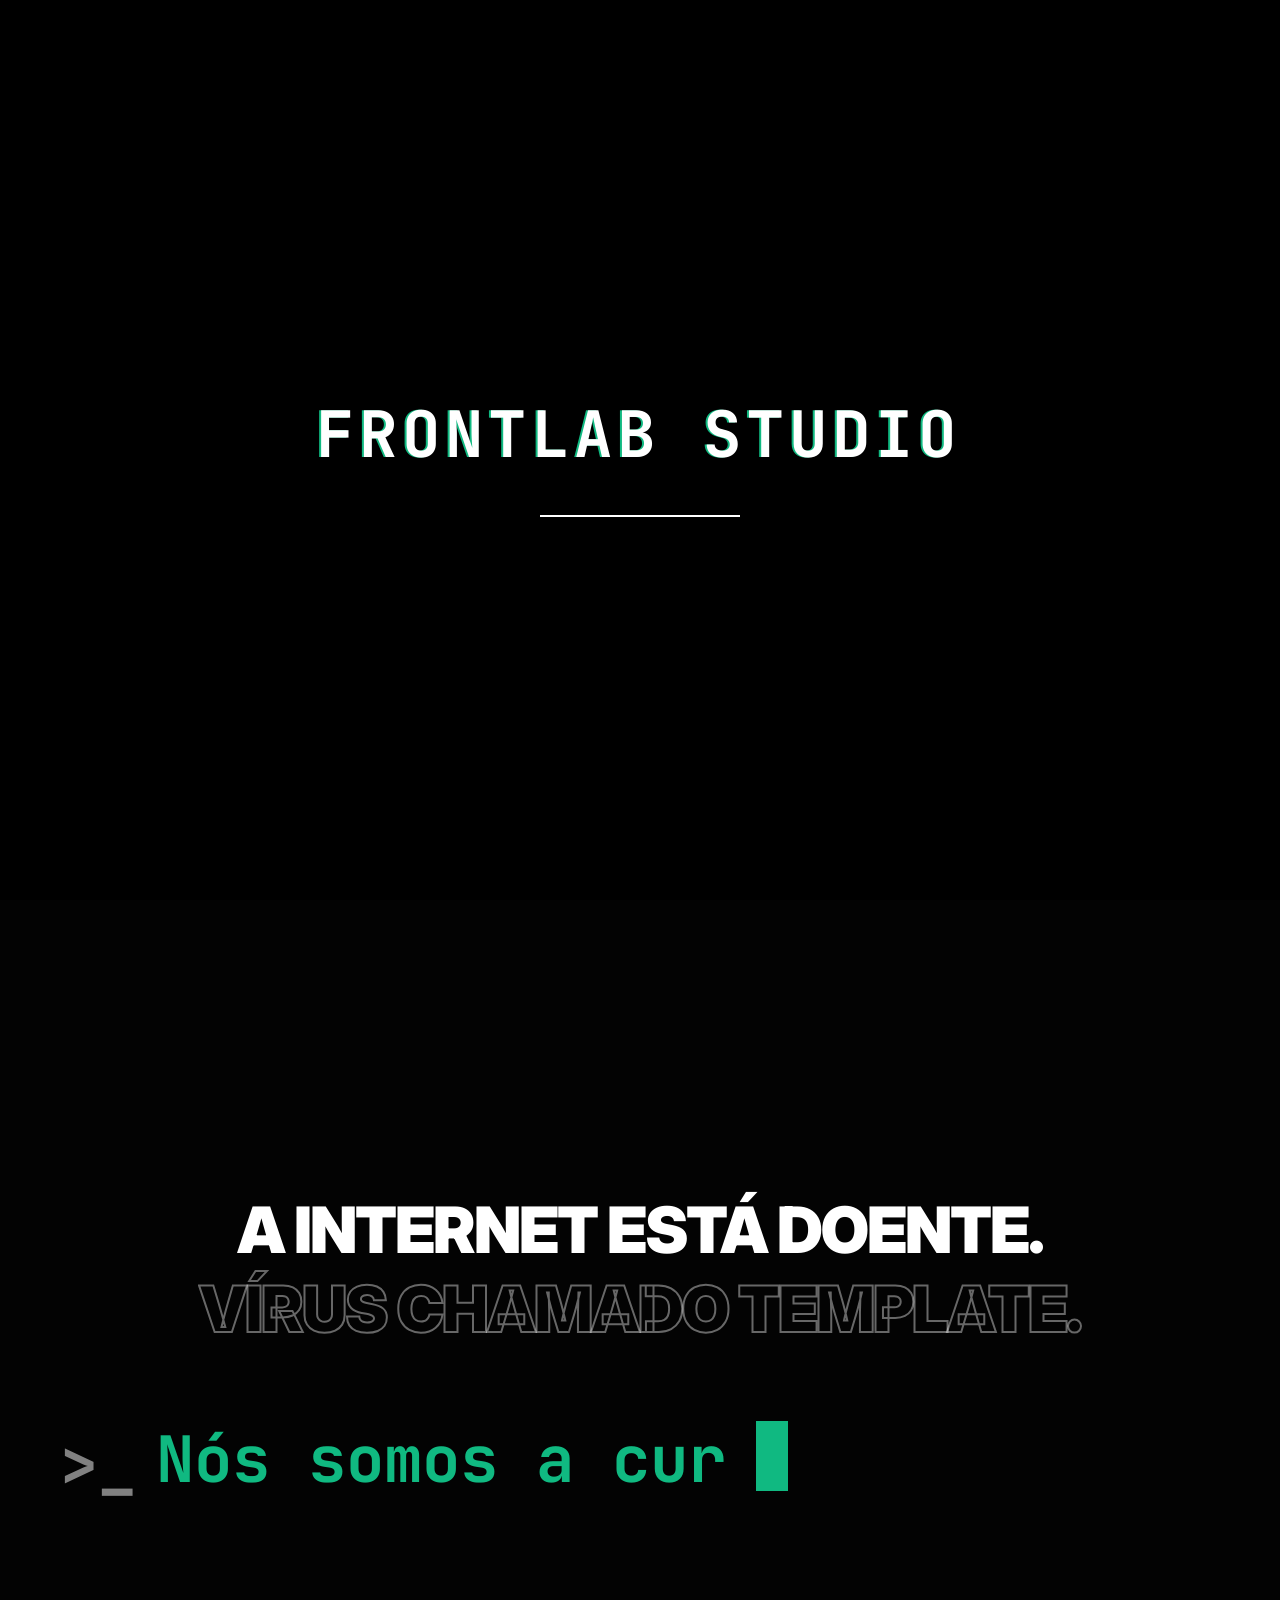
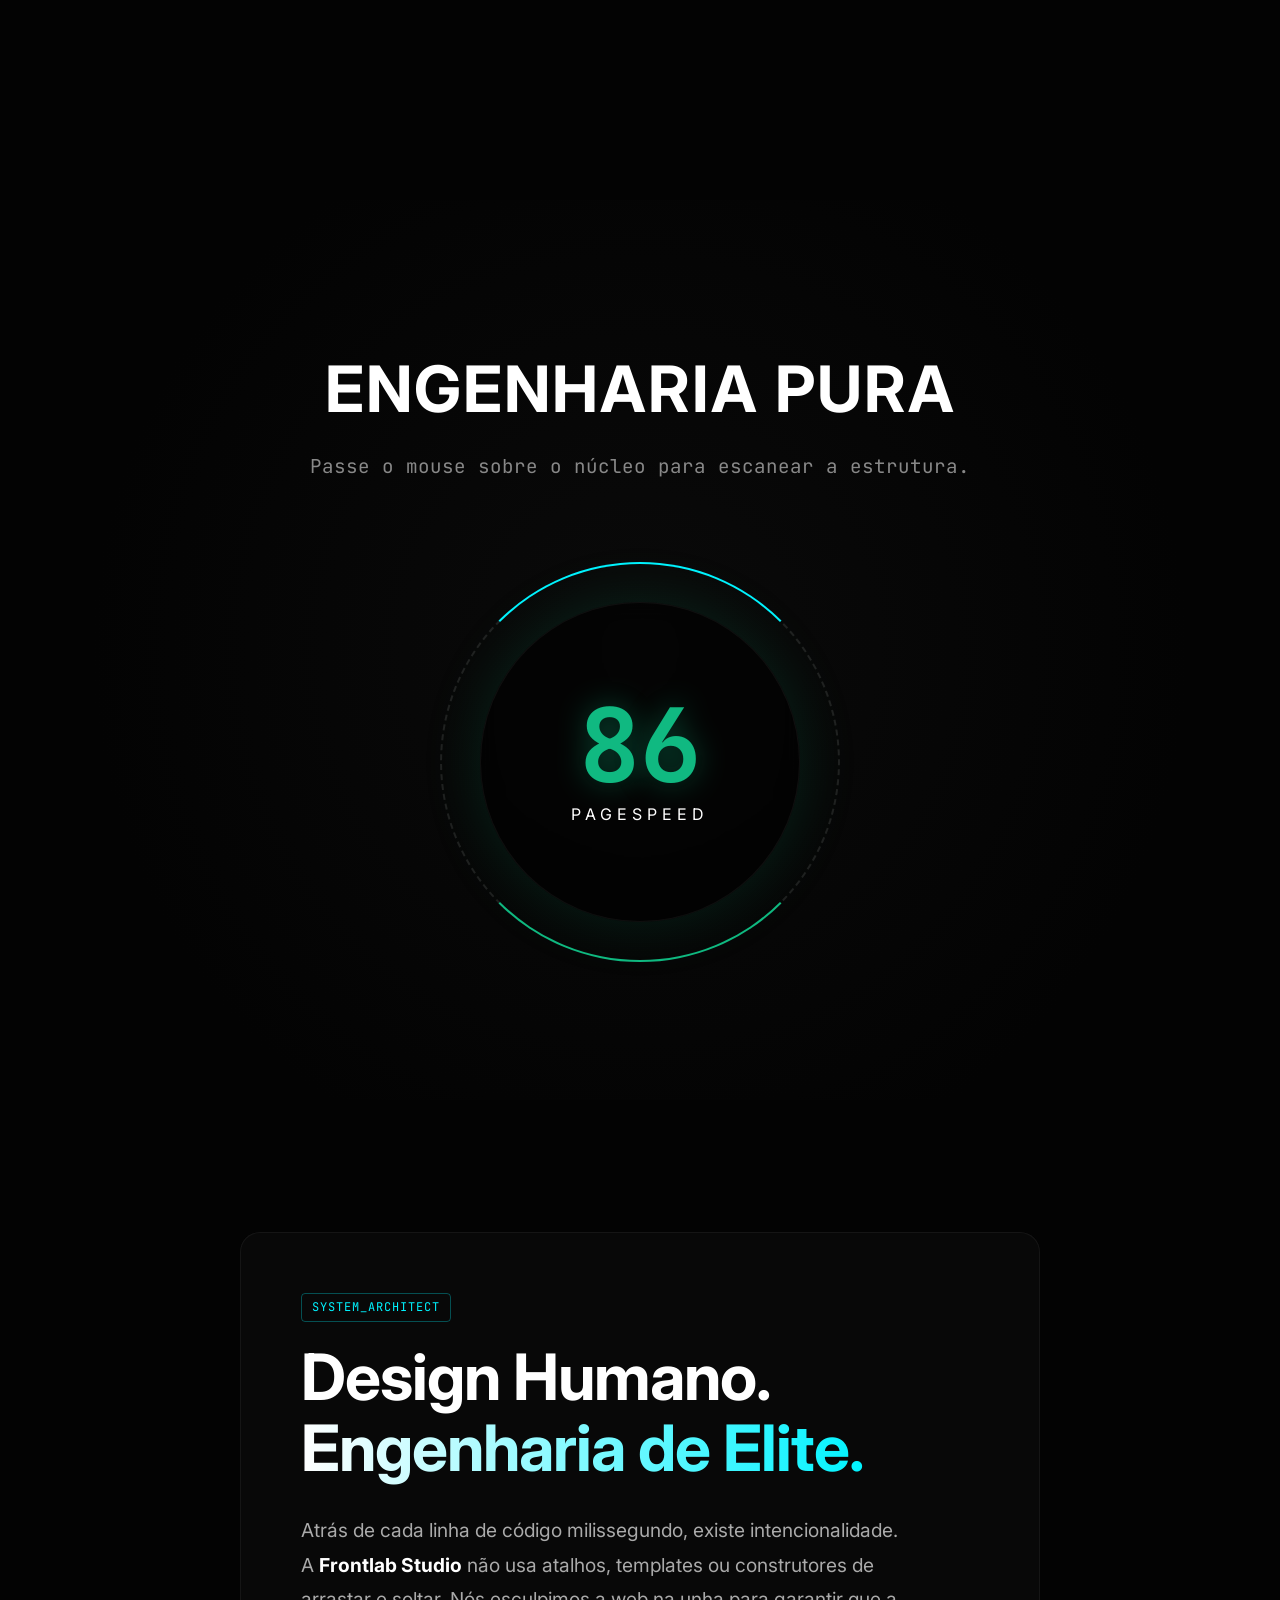
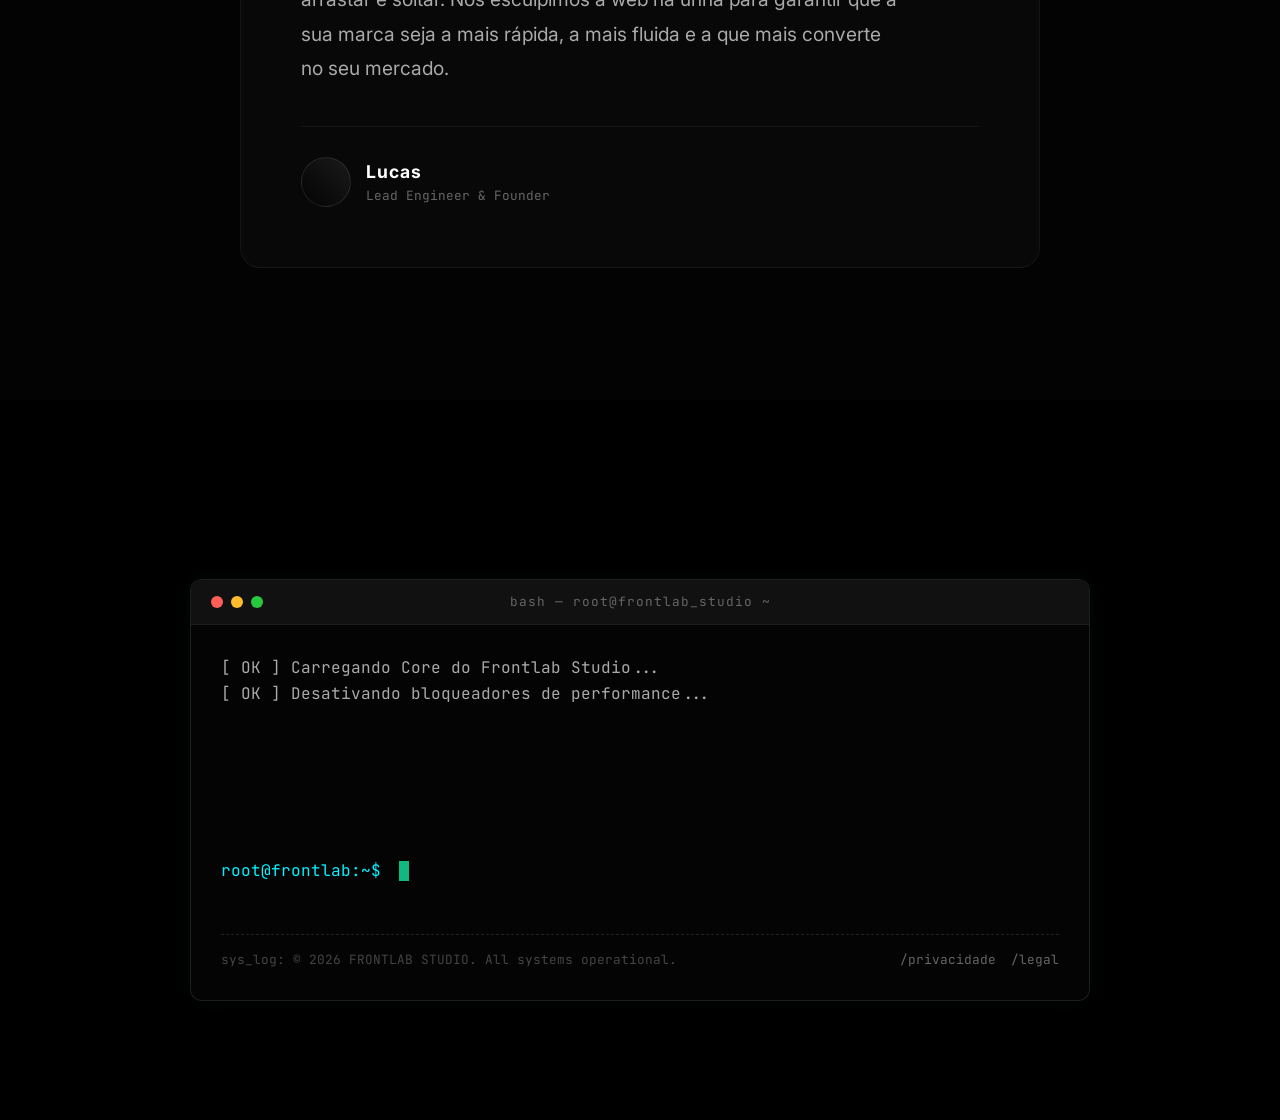
==== index.html @ 8ed3019e "up" ====
<!DOCTYPE html>
<html lang="pt-br">

<head>
    <meta charset="UTF-8">
    <meta name="viewport" content="width=device-width, initial-scale=1.0">
    <title>FRONTLAB STUDIO | O Futuro do Front-End</title>
    <link rel="stylesheet" href="assets/style/style.css">
    <link href="https://fonts.googleapis.com/css2?family=Inter:wght@400;800&family=JetBrains+Mono:wght@700&display=swap"
        rel="stylesheet">
    <link rel="shortcut icon" href="assets/svg/icon-site.png" type="image/x-png">
</head>

<body>

    <div id="ai-intro" class="intro-container">
        <h1 class="glitch-text" data-text="FRONTLAB STUDIO">FRONTLAB STUDIO</h1>
        <div class="progress-bar">
            <div class="progress-fill"></div>
        </div>
    </div>

    <canvas id="tech-bg"></canvas>

    <main id="hub-main" class="hub-hidden">
        <div class="split-container">

            <a href="parcerias/parceria.html" class="portal b2b-portal" target="_self">
                <div class="portal-content">
                    <span class="badge tech-badge">PARA AGÊNCIAS & DESIGNERS</span>
                    <h2>Braço Técnico B2B</h2>
                    <p>Escale suas entregas com código puro. Foque no design, nós construímos a máquina.</p>
                    <div class="btn-ghost">Acessar Ecossistema <span class="arrow">→</span></div>
                </div>
                <div class="overlay-glow glow-blue"></div>
            </a>

            <a href="empresas/empresas.html" class="portal b2c-portal" target="_self">
                <div class="portal-content">
                    <span class="badge biz-badge">PARA EMPRESAS</span>
                    <h2>Acelerador de Vendas</h2>
                    <p>Estruturas web ultrarrápidas projetadas para dominar o tráfego pago e converter extremos.</p>
                    <div class="btn-ghost">Ver Soluções <span class="arrow">→</span></div>
                </div>
                <div class="overlay-glow glow-green"></div>
            </a>

        </div>
    </main>
    <section id="manifesto" class="manifesto-section">
        <div class="kinetic-container">
            <div class="k-line k-left">
                <h2 class="k-text">A INTERNET ESTÁ DOENTE.</h2>
            </div>
            <div class="k-line k-right">
                <h2 class="k-text outline-text">VÍRUS CHAMADO TEMPLATE.</h2>
            </div>
        </div>

        <div class="manifesto-core">
            <div class="terminal-box">
                <span class="prompt-icon">>_</span>
                <p id="typewriter-manifesto"></p><span class="cursor-blink"></span>
            </div>
        </div>
    </section>
    <section id="maquinas" class="machine-section">
        <div class="machine-header">
            <h2>Engenharia Pura</h2>
            <p>Passe o mouse sobre o núcleo para escanear a estrutura.</p>
        </div>

        <div class="core-container">
            <div class="speed-hologram">

                <div class="score-circle">
                    <div class="score-value" id="speed-counter">0</div>
                    <div class="score-label">PAGESPEED</div>
                </div>

                <div class="xray-code">
                    <pre><code>
&lt;!-- NÚCLEO FRONTLAB --&gt;
{
  "DOM_Load": "0.1s",
  "Bloatware": false,
  "WordPress": false,
  "Elementor": false,
  "Tech": "Pure Logic"
}
                    </code></pre>
                </div>

            </div>
        </div>
    </section>
    <section id="arquiteto" class="architect-section">
        <div class="architect-container">

            <div class="tilt-card" id="tilt-card">
                <div class="spotlight-overlay"></div>

                <div class="card-content">
                    <span class="tech-badge-small">SYSTEM_ARCHITECT</span>
                    <h2 class="architect-title">Design Humano.<br><span class="highlight-blue">Engenharia de
                            Elite.</span></h2>

                    <p class="architect-bio">
                        Atrás de cada linha de código milissegundo, existe intencionalidade.
                        A <strong>Frontlab Studio</strong> não usa atalhos, templates ou construtores de arrastar e
                        soltar.
                        Nós esculpimos a web na unha para garantir que a sua marca seja a mais rápida, a mais fluida e a
                        que mais converte no seu mercado.
                    </p>

                    <div class="founder-signature">
                        <div class="avatar-placeholder">
                            <i class="fa-solid fa-user-astronaut"></i>
                        </div>
                        <div class="signature-info">
                            <strong>Lucas</strong>
                            <span>Lead Engineer & Founder</span>
                        </div>
                    </div>
                </div>
            </div>
        </div>
    </section>
    <footer id="terminal-footer" class="terminal-section">
        <div class="terminal-window">

            <div class="terminal-header">
                <div class="term-buttons">
                    <span class="term-btn close"></span>
                    <span class="term-btn minimize"></span>
                    <span class="term-btn expand"></span>
                </div>
                <div class="term-title">bash — root@frontlab_studio ~</div>
            </div>

            <div class="terminal-body" id="term-body">

                <div id="boot-sequence" class="boot-sequence"></div>

                <div id="terminal-commands" class="terminal-commands hidden-cmd">
                    <p class="sys-msg">[ STATUS ] : Conexão estabelecida. Aguardando input do usuário...</p>

                    <a href="https://wa.me/554384137743?text=Acessei%20o%20Hub%20da%20Frontlab%20e%20quero%20iniciar%20um%20projeto."
                        target="_blank" rel="external nofollow noopener noreferrer" class="cmd-link">
                        <span class="prompt">root@frontlab:~$</span>
                        <span class="cmd-exec">./iniciar_projeto.sh</span>
                        <span class="cmd-desc"># Iniciar protocolo via WhatsApp</span>
                    </a>

                    <a href="https://www.instagram.com/frontlab.studio" target="_blank"
                        rel="external nofollow noopener noreferrer" class="cmd-link">
                        <span class="prompt">root@frontlab:~$</span>
                        <span class="cmd-exec">ping instagram.com -t</span>
                        <span class="cmd-desc"># Acessar rede de transmissão</span>
                    </a>
                </div>

                <div class="sys-input-line">
                    <span class="prompt">root@frontlab:~$</span> <span class="term-cursor"></span>
                </div>

                <div class="copyright-log">
                    <span class="sys-log-text">sys_log: © 2026 FRONTLAB STUDIO. All systems operational.</span>
                    <div class="legal-nav">
                        <a href="legal/privacidade.html">/privacidade</a>
                        <a href="legal/legal.html">/legal</a>
                    </div>
                </div>
            </div>
        </div>
    </footer>

    <script src="assets/script/script.js"></script> 
</body>

</html>
---- assets/style/style.css ----
@charset "UTF-8";

:root {
    --bg-color: #030303;
    --text-color: #ffffff;
    --primary-b2b: #00f3ff;
    --primary-b2c: #10B981;
    --glass: rgba(255, 255, 255, 0.03);
    --fonte-padrao: 'Inter', sans-serif;
    --fonte-tech: 'JetBrains Mono', monospace;
}

*,
*::before,
*::after {
    margin: 0;
    padding: 0;
    box-sizing: border-box;
}

html {
    scroll-behavior: smooth;
    overflow-x: hidden;
    text-rendering: optimizeLegibility;
    touch-action: manipulation;
}

body {
    min-height: 100dvh;
    width: 100vw;
    max-width: 100%;
    overflow-x: hidden;
    background-color: var(--bg-color);
    color: var(--text-color);
    font-family: var(--fonte-padrao);
    line-height: 1.6;
    position: relative;
    -webkit-font-smoothing: antialiased;
}

h1,
h2,
h3,
h4,
h5,
h6 {
    text-wrap: balance;
}

img,
picture,
svg,
video {
    max-width: 100%;
    display: block;
    height: auto;
}

a {
    text-decoration: none;
    color: inherit;
    transition: 0.3s ease;
}

button {
    cursor: pointer;
    border: none;
    background: none;
    font-family: inherit;
}

@media (prefers-reduced-motion: reduce) {

    *,
    *::before,
    *::after {
        animation-duration: 0.01ms !important;
        animation-iteration-count: 1 !important;
        transition-duration: 0.01ms !important;
        scroll-behavior: auto !important;
    }
}

/* --- INTRO ANIMATION --- */
.intro-container {
    position: fixed;
    top: 0;
    left: 0;
    width: 100%;
    height: 100%;
    background: #000;
    display: flex;
    flex-direction: column;
    justify-content: center;
    align-items: center;
    z-index: 9999;
    transition: opacity 1s cubic-bezier(0.77, 0, 0.175, 1);
}

.glitch-text {
    font-family: var(--fonte-tech);
    font-size: clamp(2rem, 5vw, 5rem);
    position: relative;
    color: white;
    letter-spacing: 5px;
}

.glitch-text::before,
.glitch-text::after {
    content: attr(data-text);
    position: absolute;
    top: 0;
    left: 0;
    width: 100%;
    height: 100%;
    background: #000;
}

.glitch-text::before {
    left: 2px;
    text-shadow: -2px 0 var(--primary-b2b);
    animation: glitch-anim-1 2s infinite linear alternate-reverse;
}

.glitch-text::after {
    left: -2px;
    text-shadow: -2px 0 var(--primary-b2c);
    animation: glitch-anim-2 3s infinite linear alternate-reverse;
}

.progress-bar {
    width: 200px;
    height: 2px;
    background: rgba(255, 255, 255, 0.1);
    margin-top: 30px;
    overflow: hidden;
}

.progress-fill {
    width: 0%;
    height: 100%;
    background: #fff;
    animation: load 2s cubic-bezier(0.77, 0, 0.175, 1) forwards;
}

@keyframes load {
    100% {
        width: 100%;
    }
}

@keyframes glitch-anim-1 {
    0% {
        clip-path: inset(20% 0 80% 0);
    }

    20% {
        clip-path: inset(60% 0 10% 0);
    }

    40% {
        clip-path: inset(40% 0 50% 0);
    }

    60% {
        clip-path: inset(80% 0 5% 0);
    }

    80% {
        clip-path: inset(10% 0 70% 0);
    }

    100% {
        clip-path: inset(30% 0 20% 0);
    }
}

@keyframes glitch-anim-2 {
    0% {
        clip-path: inset(10% 0 60% 0);
    }

    20% {
        clip-path: inset(30% 0 20% 0);
    }

    40% {
        clip-path: inset(70% 0 10% 0);
    }

    60% {
        clip-path: inset(20% 0 50% 0);
    }

    80% {
        clip-path: inset(90% 0 5% 0);
    }

    100% {
        clip-path: inset(50% 0 30% 0);
    }
}

/* --- THE HUB (DESKTOP) --- */
#tech-bg {
    position: fixed;
    top: 0;
    left: 0;
    width: 100%;
    height: 100%;
    z-index: -1;
}

.hub-hidden {
    opacity: 0;
    transform: scale(1.05);
}

#hub-main {
    width: 100%;
    height: 100vh;
    height: 100dvh;
    transition: all 1.5s cubic-bezier(0.19, 1, 0.22, 1);
}

.split-container {
    display: flex;
    width: 100%;
    height: 100%;
}

.portal {
    flex: 1;
    position: relative;
    display: flex;
    align-items: center;
    justify-content: center;
    text-decoration: none;
    color: white;
    overflow: hidden;
    transition: flex 0.8s cubic-bezier(0.25, 1, 0.5, 1);
    border-right: 1px solid rgba(255, 255, 255, 0.05);
}

.portal:last-child {
    border: none;
}

.portal-content {
    position: relative;
    z-index: 2;
    max-width: 400px;
    padding: clamp(20px, 5vw, 40px);
    /* Padding fluido */
    text-align: left;
    transform: translateY(20px);
    opacity: 0.8;
    transition: all 0.5s ease;
}

.portal:hover {
    flex: 1.5;
}

.portal:hover .portal-content {
    transform: translateY(0);
    opacity: 1;
}

.badge {
    font-family: var(--fonte-tech);
    font-size: 0.7rem;
    padding: 5px 12px;
    border-radius: 50px;
    letter-spacing: 2px;
    display: inline-block;
    margin-bottom: 20px;
}

.tech-badge {
    border: 1px solid var(--primary-b2b);
    color: var(--primary-b2b);
}

.biz-badge {
    border: 1px solid var(--primary-b2c);
    color: var(--primary-b2c);
}

.portal h2 {
    font-size: 3rem;
    margin-bottom: 15px;
    line-height: 1.1;
}

.portal p {
    font-size: 1.1rem;
    color: #888;
    margin-bottom: 30px;
}

.btn-ghost {
    font-family: var(--fonte-tech);
    font-size: 0.9rem;
    text-transform: uppercase;
    display: inline-flex;
    align-items: center;
    gap: 10px;
}

.btn-ghost .arrow {
    transition: transform 0.3s ease;
}

.portal:hover .btn-ghost .arrow {
    transform: translateX(10px);
}

.overlay-glow {
    position: absolute;
    top: 0;
    left: 0;
    width: 100%;
    height: 100%;
    opacity: 0;
    transition: opacity 0.8s ease;
    z-index: 1;
}

.glow-blue {
    background: radial-gradient(circle at center, rgba(0, 243, 255, 0.1) 0%, transparent 70%);
}

.glow-green {
    background: radial-gradient(circle at center, rgba(16, 185, 129, 0.1) 0%, transparent 70%);
}

.portal:hover .overlay-glow {
    opacity: 1;
}

/* --- TRANSIÇÕES DE ROTA (Efeito Espelho) --- */
.transition-overlay {
    position: fixed;
    top: 0;
    left: 0;
    width: 100vw;
    height: 100vh;
    height: 100dvh;
    pointer-events: none;
    z-index: 99999;
    overflow: hidden;
}

.neural-slice {
    position: absolute;
    width: 130%;
    height: 10vh;
    will-change: transform, left, right;
}

.slice-left {
    left: -150%;
    transform: skewX(-45deg);
    background: var(--primary-b2b);
    box-shadow: 0 0 20px var(--primary-b2b);
    transition: left 0.8s cubic-bezier(0.8, 0, 0.2, 1);
}

.slice-right {
    right: -150%;
    transform: skewX(45deg);
    background: var(--primary-b2c);
    box-shadow: 0 0 20px var(--primary-b2c);
    transition: right 0.8s cubic-bezier(0.8, 0, 0.2, 1);
}


/* =====================================================================
   VACINA MOBILE - HUB & INTRO
====================================================================== */

/* 1. Tablet & Notebook */
@media (width <=1024px) {
    .split-container {
        flex-direction: column;
    }

    .portal {
        border-right: none;
        border-bottom: 1px solid rgba(255, 255, 255, 0.05);
    }

    /* DESATIVA A EXPANSÃO NO TOUCH: O "hover" no touch causa vazamento e buga a tela */
    .portal:hover {
        flex: 1;
    }

    .portal h2 {
        font-size: clamp(2rem, 5vw, 2.5rem);
    }
}

/* 2. Mobile Padrão */
@media (width <=768px) {
    .intro-container {
        padding: 0 20px;
        text-align: center;
    }

    .glitch-text {
        font-size: 2.2rem;
        white-space: normal;
        line-height: 1.2;
    }

    /* Trava o conteúdo para não precisar de "hover" e alinha no centro */
    .portal-content {
        text-align: center;
        transform: none;
        opacity: 1;
        display: flex;
        flex-direction: column;
        align-items: center;
    }

    .portal p {
        font-size: 1rem;
        margin-bottom: 25px;
    }

    /* Remove brilhos pesados no celular para focar em performance */
    .overlay-glow {
        display: none;
    }
}

/* 3. Mobile Pequeno (Onde ocorria o zoom de segurança do navegador) */
@media (width <=360px) {
    .portal-content {
        padding: 15px;
        /* Reduz o padding para evitar estouro da grid de 280px */
    }

    .portal h2 {
        font-size: 1.8rem;
    }
}

/* --- SEÇÃO 2: MANIFESTO (DESKTOP) --- */
.manifesto-section {
    position: relative;
    width: 100%;
    min-height: 100vh;
    background-color: var(--bg-color);
    display: flex;
    flex-direction: column;
    justify-content: center;
    overflow: hidden;
    padding: 100px 0;
    z-index: 10;
}

.kinetic-container {
    width: 100vw;
    max-width: 100%;
    display: flex;
    flex-direction: column;
    gap: 15px;
    margin-bottom: 80px;
}

.k-line {
    width: 100%;
    display: flex;
    justify-content: center;
    white-space: nowrap;
}

.k-text {
    font-size: clamp(2rem, 5vw, 7rem);
    font-weight: 900;
    text-transform: uppercase;
    line-height: 1;
    color: var(--text-color);
    letter-spacing: -2px;
    will-change: transform;
}

.outline-text {
    color: transparent;
    -webkit-text-stroke: 2px rgba(255, 255, 255, 0.4);
}

.manifesto-core {
    max-width: 1200px;
    margin: 0 auto;
    padding: 0 20px;
    width: 100%;
}

.terminal-box {
    display: flex;
    align-items: flex-start;
    gap: 20px;
    font-family: var(--fonte-tech);
    font-size: clamp(2rem, 5vw, 4.5rem);
    color: #10B981;
    line-height: 1.2;
    font-weight: 700;
}

.prompt-icon {
    color: #fff;
    opacity: 0.5;
    margin-top: 5px;
}

.cursor-blink {
    display: inline-block;
    width: 0.5em;
    height: 1.1em;
    background-color: #10B981;
    vertical-align: middle;
    margin-left: 10px;
    animation: blink 1s step-end infinite;
}

@keyframes blink {

    0%,
    100% {
        opacity: 1;
    }

    50% {
        opacity: 0;
    }
}

/* =====================================================================
   VACINA MOBILE - MANIFESTO
====================================================================== */

/* 1. Tablet & Notebook */
@media (width <=1024px) {
    .manifesto-section {
        padding: 80px 0;
    }
}

/* 2. Mobile Padrão */
@media (width <=768px) {
    .kinetic-container {
        gap: 5px;
        margin-bottom: 40px;
    }

    .k-line {
        white-space: normal;
        /* Libera a quebra de linha para não vazar a tela */
    }

    .k-text {
        font-size: clamp(2rem, 8vw, 3rem);
        white-space: normal;
        text-align: center;
        letter-spacing: 0;
        transform: none !important;
        /* Desativa a translação via JS que causava scroll horizontal */
    }

    .terminal-box {
        font-size: clamp(1.5rem, 6vw, 2.5rem);
        align-items: center;
        text-align: center;
        flex-direction: column;
        /* Empilha o texto */
        gap: 10px;
    }

    .prompt-icon {
        display: none;
        /* Oculta no mobile para maximizar a área de leitura */
    }
}

/* 3. Mobile Pequeno */
@media (width <=360px) {
    .k-text {
        font-size: 1.8rem;
    }

    .terminal-box {
        font-size: 1.3rem;
    }
}

/* --- SEÇÃO 3: SALA DAS MÁQUINAS (DESKTOP) --- */
.machine-section {
    min-height: 100vh;
    display: flex;
    flex-direction: column;
    align-items: center;
    justify-content: center;
    padding: 100px 20px;
    position: relative;
    z-index: 10;
    background: radial-gradient(circle at center, #0a0a0a 0%, var(--bg-color) 70%);
}

.machine-header {
    text-align: center;
    margin-bottom: 80px;
}

.machine-header h2 {
    font-size: clamp(2rem, 5vw, 4rem);
    color: #fff;
    margin-bottom: 10px;
    text-transform: uppercase;
    letter-spacing: 2px;
}

.machine-header p {
    color: #888;
    font-family: var(--fonte-tech);
    font-size: clamp(0.9rem, 2vw, 1.2rem);
}

.core-container {
    position: relative;
    width: clamp(280px, 40vw, 400px);
    height: clamp(280px, 40vw, 400px);
    display: flex;
    align-items: center;
    justify-content: center;
    border-radius: 50%;
    cursor: crosshair;
    transition: transform 0.5s cubic-bezier(0.175, 0.885, 0.32, 1.275);
}

.core-container:hover {
    transform: scale(1.05);
}

.core-container::before {
    content: '';
    position: absolute;
    width: 100%;
    height: 100%;
    border-radius: 50%;
    border: 2px dashed rgba(255, 255, 255, 0.1);
    border-top: 2px solid var(--primary-b2b);
    border-bottom: 2px solid var(--primary-b2c);
    animation: spin-core 10s linear infinite;
    transition: all 0.5s ease;
}

.core-container:hover::before {
    border: 2px solid var(--primary-b2b);
    animation: spin-core 3s linear infinite;
}

.speed-hologram {
    position: relative;
    width: 80%;
    height: 80%;
    background: rgba(0, 0, 0, 0.6);
    border-radius: 50%;
    display: flex;
    align-items: center;
    justify-content: center;
    flex-direction: column;
    box-shadow: 0 0 60px rgba(16, 185, 129, 0.15);
    overflow: hidden;
    border: 1px solid rgba(255, 255, 255, 0.05);
    backdrop-filter: blur(10px);
    transition: all 0.5s ease;
}

.score-circle {
    text-align: center;
    transition: opacity 0.3s ease, transform 0.3s ease;
}

.score-value {
    font-family: var(--fonte-tech);
    font-size: clamp(4rem, 8vw, 7rem);
    font-weight: 700;
    color: #10B981;
    line-height: 1;
    text-shadow: 0 0 30px rgba(16, 185, 129, 0.4);
}

.score-label {
    font-size: 1rem;
    color: #fff;
    letter-spacing: 5px;
    margin-top: 5px;
}

.xray-code {
    position: absolute;
    top: 0;
    left: 0;
    width: 100%;
    height: 100%;
    background: rgba(0, 243, 255, 0.05);
    display: flex;
    align-items: center;
    justify-content: center;
    opacity: 0;
    transform: scale(1.2);
    transition: all 0.4s ease;
    font-family: var(--fonte-tech);
    color: var(--primary-b2b);
    font-size: clamp(0.7rem, 1.5vw, 1rem);
    text-align: left;
}

.core-container:hover .score-circle {
    opacity: 0;
    transform: scale(0.8);
}

.core-container:hover .xray-code {
    opacity: 1;
    transform: scale(1);
}

.core-container:hover .speed-hologram {
    box-shadow: 0 0 80px rgba(0, 243, 255, 0.3);
    border-color: rgba(0, 243, 255, 0.3);
}

.xray-code::after {
    content: '';
    position: absolute;
    top: -50%;
    left: 0;
    width: 100%;
    height: 20%;
    background: linear-gradient(to bottom, transparent, rgba(0, 243, 255, 0.6), transparent);
    animation: scanline 2.5s linear infinite;
    pointer-events: none;
}

@keyframes spin-core {
    100% {
        transform: rotate(360deg);
    }
}

@keyframes scanline {
    0% {
        top: -20%;
    }

    100% {
        top: 120%;
    }
}

/* =====================================================================
   VACINA MOBILE - MÁQUINAS
====================================================================== */

/* 1. Tablet & Notebook */
@media (width <=1024px) {
    .machine-header {
        margin-bottom: 60px;
    }
}

/* 2. Mobile Padrão */
@media (width <=768px) {
    .machine-section {
        padding: 60px 20px;
    }

    .core-container {
        width: 300px;
        /* Trava absoluta para evitar estouro */
        height: 300px;
    }

    .core-container:hover {
        transform: none;
        /* Previne o bug de inchaço ao tocar na tela */
    }

    .xray-code {
        padding: 20px;
    }

    .xray-code pre {
        white-space: pre-wrap;
        /* MÁGICA AQUI: Força a quebra de linha do código */
        word-wrap: break-word;
    }
}

/* 3. Mobile Pequeno */
@media (width <=360px) {
    .core-container {
        width: 260px;
        /* Redução drástica para caber em telas antigas sem gerar scroll */
        height: 260px;
    }

    .score-value {
        font-size: 3.5rem;
    }

    .xray-code {
        font-size: 0.65rem;
    }
}

/* --- SEÇÃO 4: O ARQUITETO (DESKTOP) --- */
.architect-section {
    min-height: 100vh;
    display: flex;
    align-items: center;
    justify-content: center;
    padding: 100px 20px;
    background-color: var(--bg-color);
    position: relative;
    z-index: 10;
}

.architect-container {
    perspective: 1000px;
    width: 100%;
    max-width: 800px;
}

.tilt-card {
    position: relative;
    background: rgba(10, 10, 10, 0.8);
    border: 1px solid rgba(255, 255, 255, 0.05);
    border-radius: 20px;
    padding: 60px;
    overflow: hidden;
    backdrop-filter: blur(20px);
    transition: transform 0.5s cubic-bezier(0.25, 1, 0.5, 1), box-shadow 0.5s ease;
    transform-style: preserve-3d;
}

.spotlight-overlay {
    position: absolute;
    top: 0;
    left: 0;
    right: 0;
    bottom: 0;
    pointer-events: none;
    z-index: 1;
    background: radial-gradient(800px circle at var(--mouse-x, 50%) var(--mouse-y, 50%),
            rgba(255, 255, 255, 0.06),
            transparent 40%);
    opacity: 0;
    transition: opacity 0.5s ease;
}

.tilt-card:hover .spotlight-overlay {
    opacity: 1;
}

.tilt-card:hover {
    box-shadow: 0 30px 60px rgba(0, 0, 0, 0.8), 0 0 40px rgba(0, 243, 255, 0.1);
    border-color: rgba(255, 255, 255, 0.1);
}

.card-content {
    position: relative;
    z-index: 2;
    transform: translateZ(30px);
}

.tech-badge-small {
    font-family: var(--fonte-tech);
    font-size: 0.75rem;
    color: var(--primary-b2b);
    border: 1px solid rgba(0, 243, 255, 0.3);
    padding: 4px 10px;
    border-radius: 4px;
    letter-spacing: 1px;
    margin-bottom: 20px;
    display: inline-block;
}

.architect-title {
    font-size: clamp(2.5rem, 5vw, 4rem);
    line-height: 1.1;
    margin-bottom: 30px;
    color: #fff;
    letter-spacing: -1px;
}

.highlight-blue {
    background: linear-gradient(90deg, #fff, var(--primary-b2b));
    -webkit-background-clip: text;
    -webkit-text-fill-color: transparent;
}

.architect-bio {
    font-size: clamp(1rem, 2vw, 1.2rem);
    color: #aaa;
    line-height: 1.8;
    margin-bottom: 40px;
    max-width: 600px;
}

.architect-bio strong {
    color: #fff;
}

.founder-signature {
    display: flex;
    align-items: center;
    gap: 15px;
    border-top: 1px solid rgba(255, 255, 255, 0.05);
    padding-top: 30px;
}

.avatar-placeholder {
    width: 50px;
    height: 50px;
    border-radius: 50%;
    background: linear-gradient(45deg, var(--bg-color), #1a1a1a);
    border: 1px solid rgba(255, 255, 255, 0.1);
    display: flex;
    align-items: center;
    justify-content: center;
    color: var(--primary-b2b);
    font-size: 1.2rem;
}

.signature-info {
    display: flex;
    flex-direction: column;
}

.signature-info strong {
    color: #fff;
    font-size: 1.1rem;
    letter-spacing: 1px;
}

.signature-info span {
    font-family: var(--fonte-tech);
    color: #666;
    font-size: 0.8rem;
}

/* =====================================================================
   VACINA MOBILE - O ARQUITETO
====================================================================== */

/* 1. Tablet & Notebook */
@media (width <=1024px) {
    .tilt-card {
        padding: 40px;
    }
}

/* 2. Mobile Padrão */
@media (width <=768px) {
    .architect-section {
        padding: 60px 20px;
    }

    .tilt-card {
        padding: 40px 20px;
        transform: none !important;
        /* MATA O 3D TILT NO MOBILE PARA EVITAR VAZAMENTO */
        transition: none;
        /* Remove a transição para evitar bugs de repaint no scroll */
    }

    .tilt-card:hover {
        box-shadow: none;
        /* Evita que o toque gere uma sombra gigante que estoure a tela */
        border-color: rgba(255, 255, 255, 0.05);
    }

    .card-content {
        transform: none !important;
        /* Tira o eixo Z do texto no celular */
        display: flex;
        flex-direction: column;
        align-items: center;
        text-align: center;
    }

    .architect-title {
        font-size: 2rem;
        text-align: center;
    }

    .architect-bio {
        font-size: 1rem;
        text-align: center;
        line-height: 1.6;
    }

    .founder-signature {
        flex-direction: column;
        text-align: center;
        gap: 10px;
        width: 100%;
    }
}

/* 3. Mobile Pequeno */
@media (width <=360px) {
    .architect-title {
        font-size: 1.8rem;
    }

    .tilt-card {
        padding: 30px 15px;
    }
}

/* --- SEÇÃO 5: O TERMINAL FINAL (FOOTER - DESKTOP) --- */
.terminal-section {
    min-height: 80vh;
    display: flex;
    align-items: center;
    justify-content: center;
    padding: 100px 20px 40px;
    background-color: #000;
    position: relative;
    z-index: 10;
}

.terminal-window {
    width: 100%;
    max-width: 900px;
    background: rgba(5, 5, 5, 0.9);
    border: 1px solid rgba(255, 255, 255, 0.1);
    border-radius: 12px;
    box-shadow: 0 20px 50px rgba(0, 0, 0, 0.8), 0 0 20px rgba(0, 243, 255, 0.05);
    overflow: hidden;
    backdrop-filter: blur(10px);
}

.terminal-header {
    background: #111;
    padding: 12px 20px;
    display: flex;
    align-items: center;
    border-bottom: 1px solid rgba(255, 255, 255, 0.05);
    position: relative;
}

.term-buttons {
    display: flex;
    gap: 8px;
    position: absolute;
}

.term-btn {
    width: 12px;
    height: 12px;
    border-radius: 50%;
}

.close {
    background: #ff5f56;
}

.minimize {
    background: #ffbd2e;
}

.expand {
    background: #27c93f;
}

.term-title {
    width: 100%;
    text-align: center;
    font-family: var(--fonte-tech);
    color: #666;
    font-size: 0.8rem;
    letter-spacing: 1px;
}

.terminal-body {
    padding: 30px;
    font-family: var(--fonte-tech);
    color: var(--primary-b2c);
    font-size: clamp(0.85rem, 2vw, 1rem);
    line-height: 1.6;
    min-height: 300px;
}

.boot-sequence {
    margin-bottom: 20px;
    color: #aaa;
}

.hidden-cmd {
    opacity: 0;
    pointer-events: none;
    transition: opacity 1s ease;
}

.show-cmd {
    opacity: 1;
    pointer-events: auto;
}

.sys-msg {
    color: #fff;
    margin-bottom: 20px;
}

.cmd-link {
    display: block;
    text-decoration: none;
    margin-bottom: 15px;
    transition: transform 0.2s ease;
}

.prompt {
    color: var(--primary-b2b);
    margin-right: 10px;
}

.cmd-exec {
    color: #fff;
    border-bottom: 1px solid transparent;
    transition: all 0.3s ease;
}

.cmd-desc {
    color: #666;
    margin-left: 15px;
    font-size: 0.9em;
}

.cmd-link:hover {
    transform: translateX(10px);
}

.cmd-link:hover .cmd-exec {
    color: var(--primary-b2c);
    border-bottom: 1px solid var(--primary-b2c);
    text-shadow: 0 0 10px rgba(16, 185, 129, 0.5);
}

.sys-input-line {
    margin-top: 20px;
    display: flex;
    align-items: center;
}

.term-cursor {
    display: inline-block;
    width: 10px;
    height: 1.2em;
    background-color: var(--primary-b2c);
    margin-left: 8px;
    animation: blink 1s step-end infinite;
}

.copyright-log {
    margin-top: 50px;
    color: #444;
    font-size: 0.8rem;
    border-top: 1px dashed #222;
    padding-top: 15px;
    display: flex;
    justify-content: space-between;
    align-items: center;
    flex-wrap: wrap;
    gap: 10px;
}

.legal-nav {
    display: flex;
    gap: 15px;
}

.legal-nav a {
    color: #666;
    text-decoration: none;
    transition: color 0.3s ease;
}

.legal-nav a:hover {
    color: var(--primary-b2c);
}

/* ======================================================== */
/* 📄 MÓDULO LEGAIS E PRIVACIDADE (DESKTOP)                 */
/* ======================================================== */
.legal-page-wrapper {
    min-height: 100vh;
    display: flex;
    align-items: center;
    justify-content: center;
    padding: 40px 20px;
    background: radial-gradient(circle at top center, #0a0a0a 0%, var(--bg-color) 100%);
}

.legal-terminal {
    width: 100%;
    max-width: 800px;
    background: rgba(5, 5, 5, 0.95);
    border: 1px solid rgba(255, 255, 255, 0.1);
    border-radius: 12px;
    box-shadow: 0 20px 50px rgba(0, 0, 0, 0.9), 0 0 30px rgba(0, 243, 255, 0.05);
    display: flex;
    flex-direction: column;
    max-height: 85vh;
}

.legal-terminal .terminal-body {
    padding: 40px;
    overflow-y: auto;
    scrollbar-width: thin;
    scrollbar-color: var(--primary-b2c) #111;
}

.legal-terminal .terminal-body::-webkit-scrollbar {
    width: 6px;
}

.legal-terminal .terminal-body::-webkit-scrollbar-track {
    background: #111;
}

.legal-terminal .terminal-body::-webkit-scrollbar-thumb {
    background-color: var(--primary-b2c);
    border-radius: 10px;
}

.legal-content h1 {
    font-size: clamp(1.8rem, 3vw, 2.5rem);
    color: var(--primary-b2b);
    margin-bottom: 10px;
    text-transform: uppercase;
    letter-spacing: -1px;
}

.legal-content h2 {
    font-size: 1.2rem;
    color: #fff;
    margin: 30px 0 15px;
    border-bottom: 1px dashed rgba(255, 255, 255, 0.2);
    padding-bottom: 5px;
}

.legal-content p,
.legal-content li {
    font-family: var(--fonte-padrao);
    font-size: 1rem;
    color: #aaa;
    line-height: 1.8;
    margin-bottom: 15px;
}

.legal-content ul {
    margin-left: 20px;
    margin-bottom: 20px;
}

.legal-content li::marker {
    content: '> ';
    color: var(--primary-b2c);
    font-family: var(--fonte-tech);
}

.terminal-nav-bar {
    padding: 20px 40px;
    border-top: 1px solid rgba(255, 255, 255, 0.05);
    background: #0a0a0a;
    border-radius: 0 0 12px 12px;
}

.btn-cd-back {
    font-family: var(--fonte-tech);
    color: #fff;
    text-decoration: none;
    display: inline-flex;
    align-items: center;
    gap: 10px;
    transition: all 0.3s ease;
}

.btn-cd-back:hover {
    color: var(--primary-b2b);
    transform: translateX(-5px);
}

/* =====================================================================
   VACINA MOBILE - TERMINAL E LEGAIS
====================================================================== */

/* 1. Tablet & Notebook */
@media (width <=1024px) {
    .terminal-section {
        padding: 80px 20px 40px;
    }
}

/* 2. Mobile Padrão */
@media (width <=768px) {
    .terminal-section {
        padding: 60px 15px 30px;
    }

    .terminal-header {
        flex-direction: column;
        padding: 15px;
        gap: 12px;
    }

    .term-buttons {
        position: static;
        justify-content: center;
    }

    .terminal-body {
        padding: 20px 15px;
        font-size: 0.85rem;
    }

    .cmd-link {
        word-wrap: break-word;
        /* Mágica para não estourar a tela com URLs compridas */
        overflow-wrap: break-word;
    }

    .copyright-log {
        flex-direction: column;
        text-align: center;
        gap: 15px;
    }

    /* Ajustes das Páginas Legais no Mobile */
    .legal-page-wrapper {
        padding: 20px 10px;
    }

    .legal-terminal .terminal-body {
        padding: 20px;
    }

    .terminal-nav-bar {
        padding: 15px 20px;
    }
}

/* 3. Mobile Pequeno */
@media (width <=360px) {
    .terminal-body {
        padding: 15px 10px;
    }

    .term-title {
        font-size: 0.7rem;
    }

    .cmd-desc {
        display: block;
        margin-left: 0;
        margin-top: 5px;
    }

    /* Quebra a descrição para a linha de baixo */
}
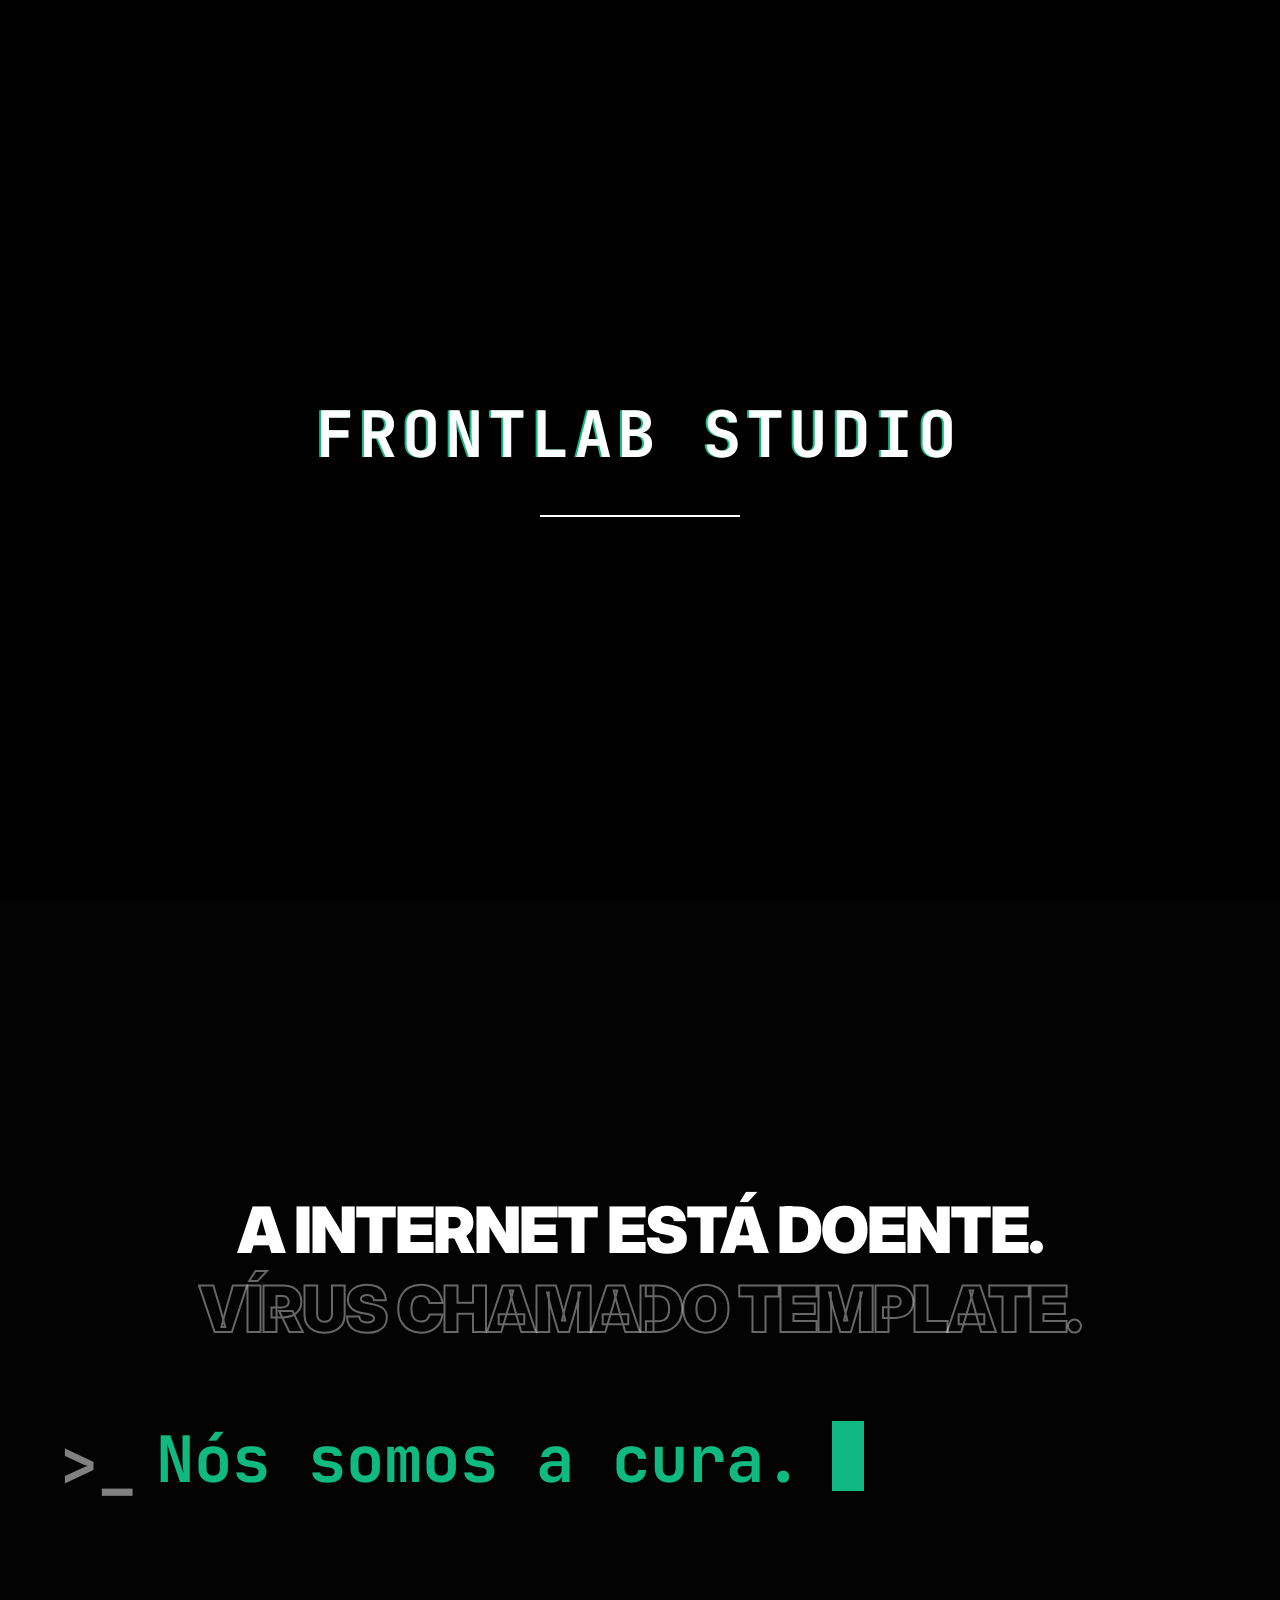
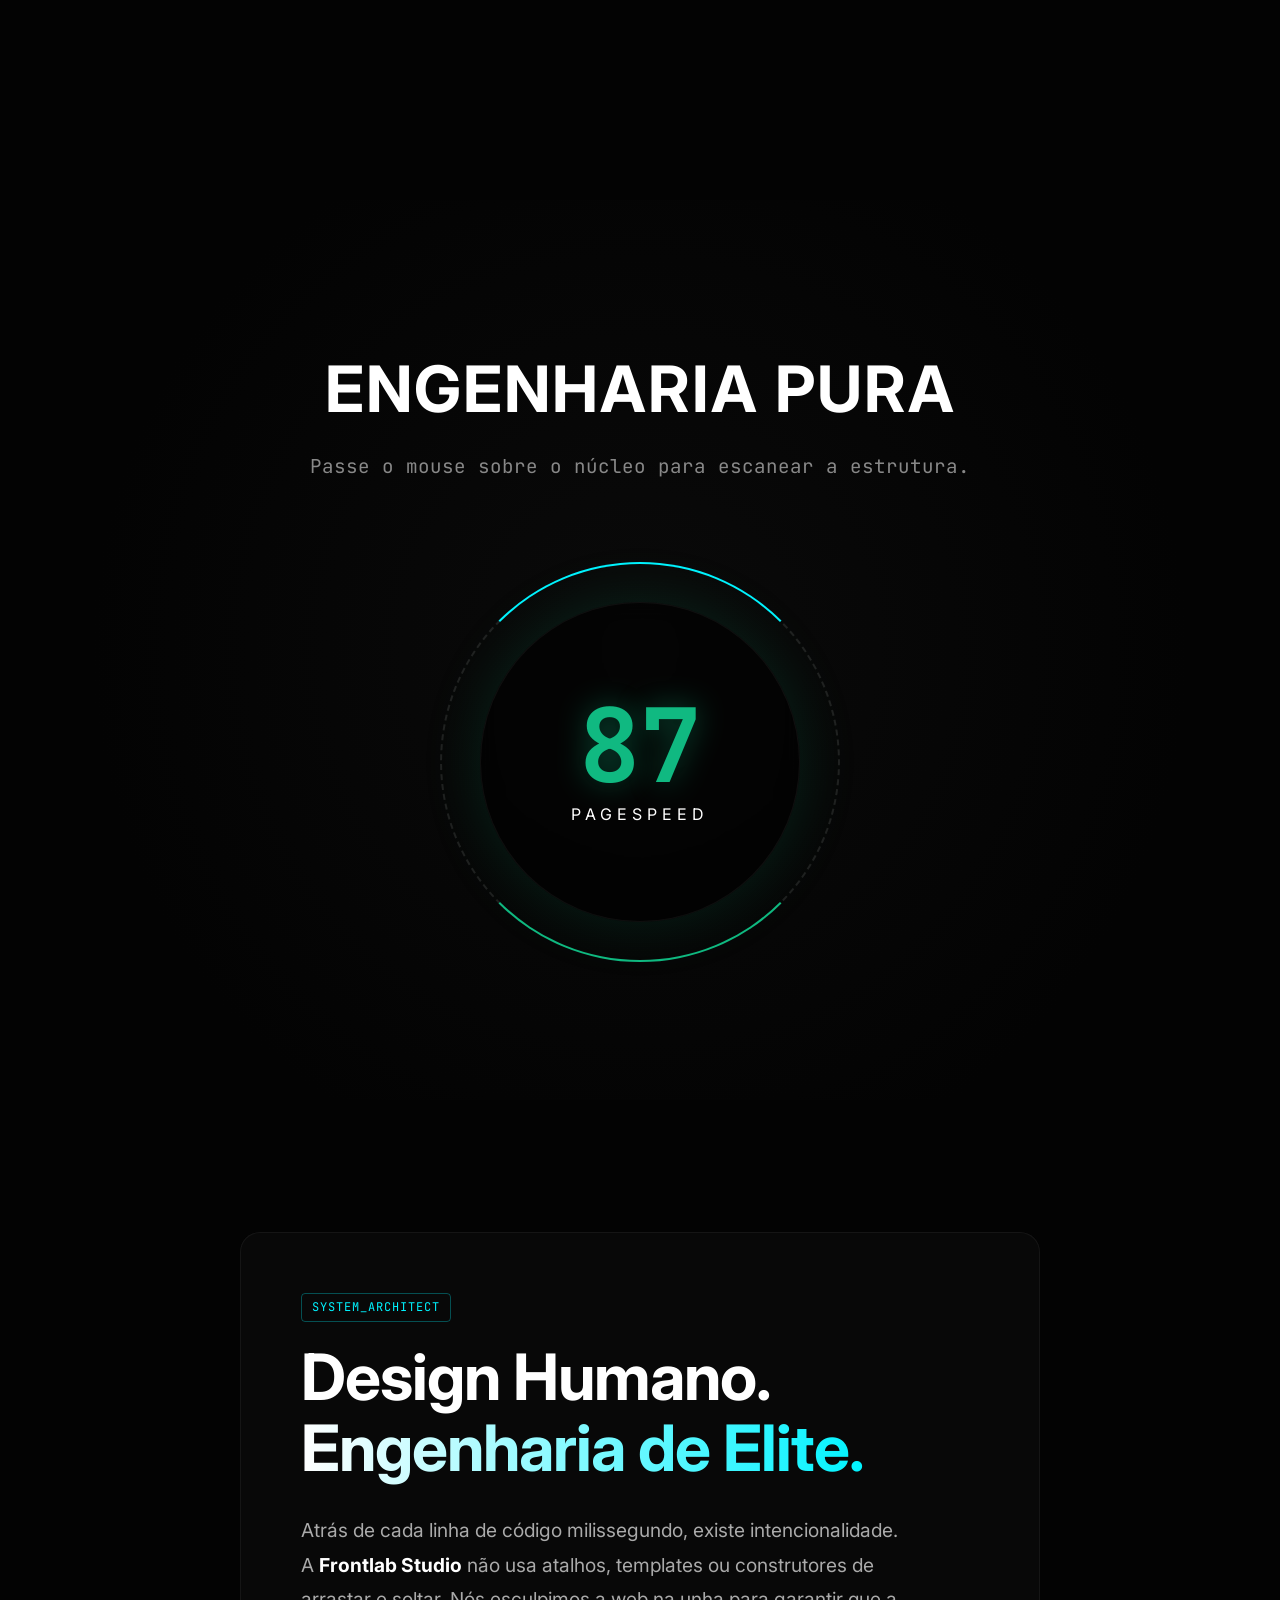
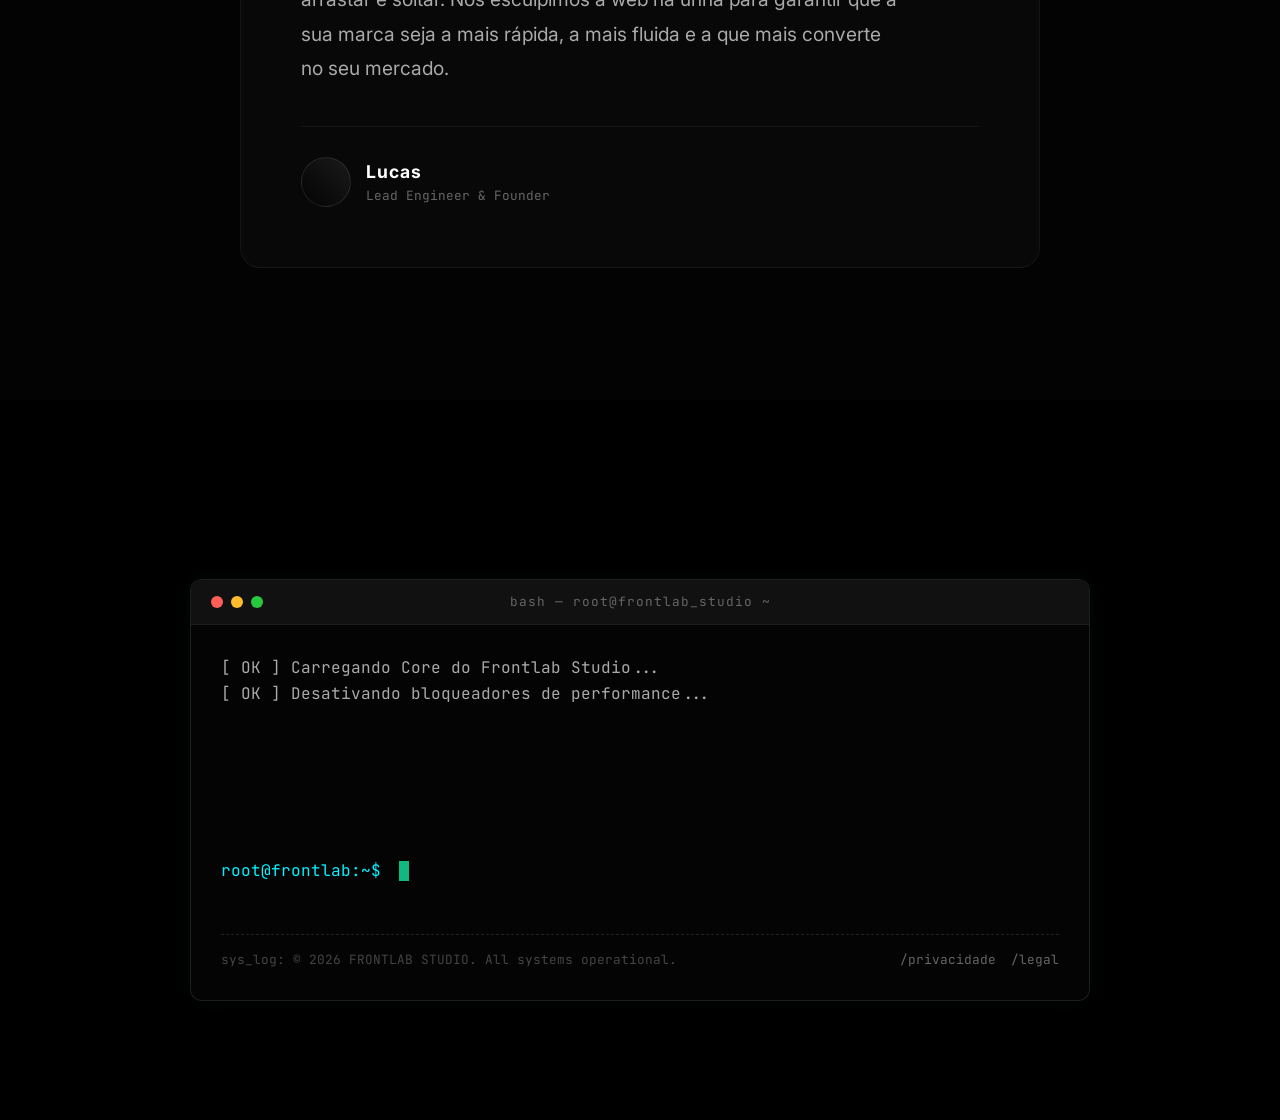
==== commit f5d8c7b0: "up" ====
--- a/index.html
+++ b/index.html
@@ -8,7 +8,7 @@
     <link rel="stylesheet" href="assets/style/style.css">
     <link href="https://fonts.googleapis.com/css2?family=Inter:wght@400;800&family=JetBrains+Mono:wght@700&display=swap"
         rel="stylesheet">
-    <link rel="shortcut icon" href="assets/svg/icon-site.png" type="image/x-png">
+    <link rel="shortcut icon" href="assets/svg/logo.png" type="image/x-png">
 </head>
 
 <body>
@@ -174,8 +174,30 @@
             </div>
         </div>
     </footer>
-
-    <script src="assets/script/script.js"></script> 
+    <a href="https://wa.me/554384137743?text=Acessei%20o%20Hub%20da%20Frontlab%20e%20quero%20escalar%20meu%20projeto."
+        target="_blank" rel="noopener noreferrer" class="floating-wpp" aria-label="Falar com a Frontlab no WhatsApp">
+        <div class="wpp-glow"></div>
+        <img src="assets/svg/logo-trasparente.png" alt="WhatsApp Frontlab" loading="lazy" width="60" height="60">
+    </a>
+
+    <dialog id="cookie-terminal" class="cookie-dialog">
+        <div class="cookie-header">
+            <span class="sys-title">sys_auth_required</span>
+        </div>
+        <div class="cookie-body">
+            <p class="cookie-msg">
+                <span class="prompt-green">root@frontlab:~$</span> Escaneando ambiente... <br>
+                Para injetar a melhor experiência e rastrear métricas de conversão extrema, utilizamos cookies. Leia
+                nossas <a href="legal/privacidade.html" class="cookie-link">Diretrizes de Privacidade</a>.
+            </p>
+            <div class="cookie-actions">
+                <button id="btn-accept-cookies" class="btn-terminal btn-accept">[ INJETAR_COOKIES ]</button>
+                <button id="btn-reject-cookies" class="btn-terminal btn-reject">[ RECUSAR ]</button>
+            </div>
+        </div>
+    </dialog>
+
+    <script src="assets/script/script.js"></script>
 </body>
 
 </html>
--- a/assets/style/style.css
+++ b/assets/style/style.css
@@ -1372,6 +1372,241 @@
         margin-left: 0;
         margin-top: 5px;
     }
-
-    /* Quebra a descrição para a linha de baixo */
+}
+
+/* =====================================================================
+   MÓDULOS EXTRAS: WHATSAPP E TERMINAL DE COOKIES
+====================================================================== */
+
+/* --- WHATSAPP FLUTUANTE (PULSO HACKER) --- */
+.floating-wpp {
+    position: fixed;
+    bottom: 30px;
+    right: 30px;
+    width: 60px;
+    height: 60px;
+    z-index: 999;
+    display: flex;
+    align-items: center;
+    justify-content: center;
+    border-radius: 50%;
+    transition: transform 0.3s cubic-bezier(0.175, 0.885, 0.32, 1.275);
+    -webkit-tap-highlight-color: transparent;
+    /* Remove pisca azul no mobile */
+}
+
+.floating-wpp img {
+    width: 100%;
+    height: 100%;
+    object-fit: contain;
+    position: relative;
+    z-index: 2;
+    border-radius: 50%;
+    filter: drop-shadow(0 4px 10px rgba(16, 185, 129, 0.4));
+}
+
+.wpp-glow {
+    position: absolute;
+    top: 0;
+    left: 0;
+    right: 0;
+    bottom: 0;
+    background: var(--primary-b2c);
+    border-radius: 50%;
+    z-index: 1;
+    opacity: 0.6;
+    animation: pulse-wpp 2s infinite;
+}
+
+.floating-wpp:hover {
+    transform: scale(1.1) translateY(-5px);
+}
+
+@keyframes pulse-wpp {
+    0% {
+        transform: scale(1);
+        opacity: 0.8;
+        box-shadow: 0 0 0 0 rgba(16, 185, 129, 0.7);
+    }
+
+    70% {
+        transform: scale(1.3);
+        opacity: 0;
+        box-shadow: 0 0 0 15px rgba(16, 185, 129, 0);
+    }
+
+    100% {
+        transform: scale(1);
+        opacity: 0;
+        box-shadow: 0 0 0 0 rgba(16, 185, 129, 0);
+    }
+}
+
+/* --- TERMINAL DE COOKIES (<dialog> NATIVO) --- */
+.cookie-dialog {
+    position: fixed;
+    bottom: 20px;
+    left: 20px;
+    margin: 0;
+    /* Remove margens automáticas do dialog nativo */
+    width: calc(100% - 40px);
+    max-width: 450px;
+    background: rgba(5, 5, 5, 0.95);
+    border: 1px solid rgba(0, 243, 255, 0.2);
+    border-radius: 8px;
+    box-shadow: 0 10px 30px rgba(0, 0, 0, 0.9), 0 0 15px rgba(0, 243, 255, 0.1);
+    color: var(--text-color);
+    font-family: var(--fonte-tech);
+    backdrop-filter: blur(10px);
+    z-index: 9999;
+
+    /* Configuração para o Fade-in suave via JS */
+    opacity: 0;
+    transform: translateY(20px);
+    transition: opacity 0.4s ease, transform 0.4s cubic-bezier(0.25, 1, 0.5, 1);
+}
+
+/* Trava nativa do dialog aberto */
+.cookie-dialog[open] {
+    display: block;
+}
+
+.cookie-header {
+    background: #111;
+    padding: 8px 15px;
+    border-bottom: 1px solid rgba(0, 243, 255, 0.2);
+    font-size: 0.75rem;
+    color: #888;
+    border-radius: 8px 8px 0 0;
+}
+
+.cookie-body {
+    padding: 20px;
+}
+
+.cookie-msg {
+    font-size: 0.85rem;
+    line-height: 1.6;
+    margin-bottom: 20px;
+    color: #aaa;
+}
+
+.prompt-green {
+    color: var(--primary-b2c);
+}
+
+.cookie-link {
+    color: var(--primary-b2b);
+    text-decoration: underline;
+    text-underline-offset: 3px;
+    transition: color 0.3s ease;
+}
+
+.cookie-link:hover {
+    color: #fff;
+}
+
+.cookie-actions {
+    display: flex;
+    gap: 10px;
+    flex-wrap: wrap;
+}
+
+.btn-terminal {
+    flex: 1;
+    padding: 10px;
+    font-family: var(--fonte-tech);
+    font-size: 0.8rem;
+    font-weight: 700;
+    text-align: center;
+    border-radius: 4px;
+    transition: all 0.3s ease;
+}
+
+.btn-accept {
+    background: rgba(16, 185, 129, 0.1);
+    color: var(--primary-b2c);
+    border: 1px solid var(--primary-b2c);
+}
+
+.btn-accept:hover {
+    background: var(--primary-b2c);
+    color: #000;
+    box-shadow: 0 0 15px rgba(16, 185, 129, 0.4);
+}
+
+.btn-reject {
+    background: transparent;
+    color: #666;
+    border: 1px solid #333;
+}
+
+.btn-reject:hover {
+    color: #fff;
+    border-color: #666;
+}
+
+/* =====================================================================
+   VACINA MOBILE - MÓDULOS EXTRAS (WPP E COOKIES)
+====================================================================== */
+
+/* 1. Tablet & Notebook */
+@media (width <=1024px) {
+    .floating-wpp {
+        bottom: 25px;
+        right: 25px;
+    }
+}
+
+/* 2. Mobile Padrão */
+@media (width <=768px) {
+    .floating-wpp {
+        bottom: 20px;
+        right: 20px;
+        width: 55px;
+        /* Reduz levemente para celular */
+        height: 55px;
+    }
+
+    .cookie-dialog {
+        bottom: 15px;
+        left: 15px;
+        width: calc(100% - 30px);
+    }
+
+    .cookie-actions {
+        flex-direction: column;
+        /* Empilha os botões */
+        gap: 8px;
+    }
+
+    .btn-terminal {
+        width: 100%;
+        padding: 12px;
+        /* Área de toque ampliada para os dedos (Acessibilidade) */
+    }
+}
+
+/* 3. Mobile Pequeno (Telas antigas) */
+@media (width <=360px) {
+    .floating-wpp {
+        bottom: 15px;
+        right: 15px;
+        width: 48px;
+        height: 48px;
+    }
+
+    .cookie-body {
+        padding: 15px;
+    }
+
+    .cookie-msg {
+        font-size: 0.75rem;
+        margin-bottom: 15px;
+    }
+
+    .btn-terminal {
+        font-size: 0.75rem;
+        padding: 10px;
+    }
 }
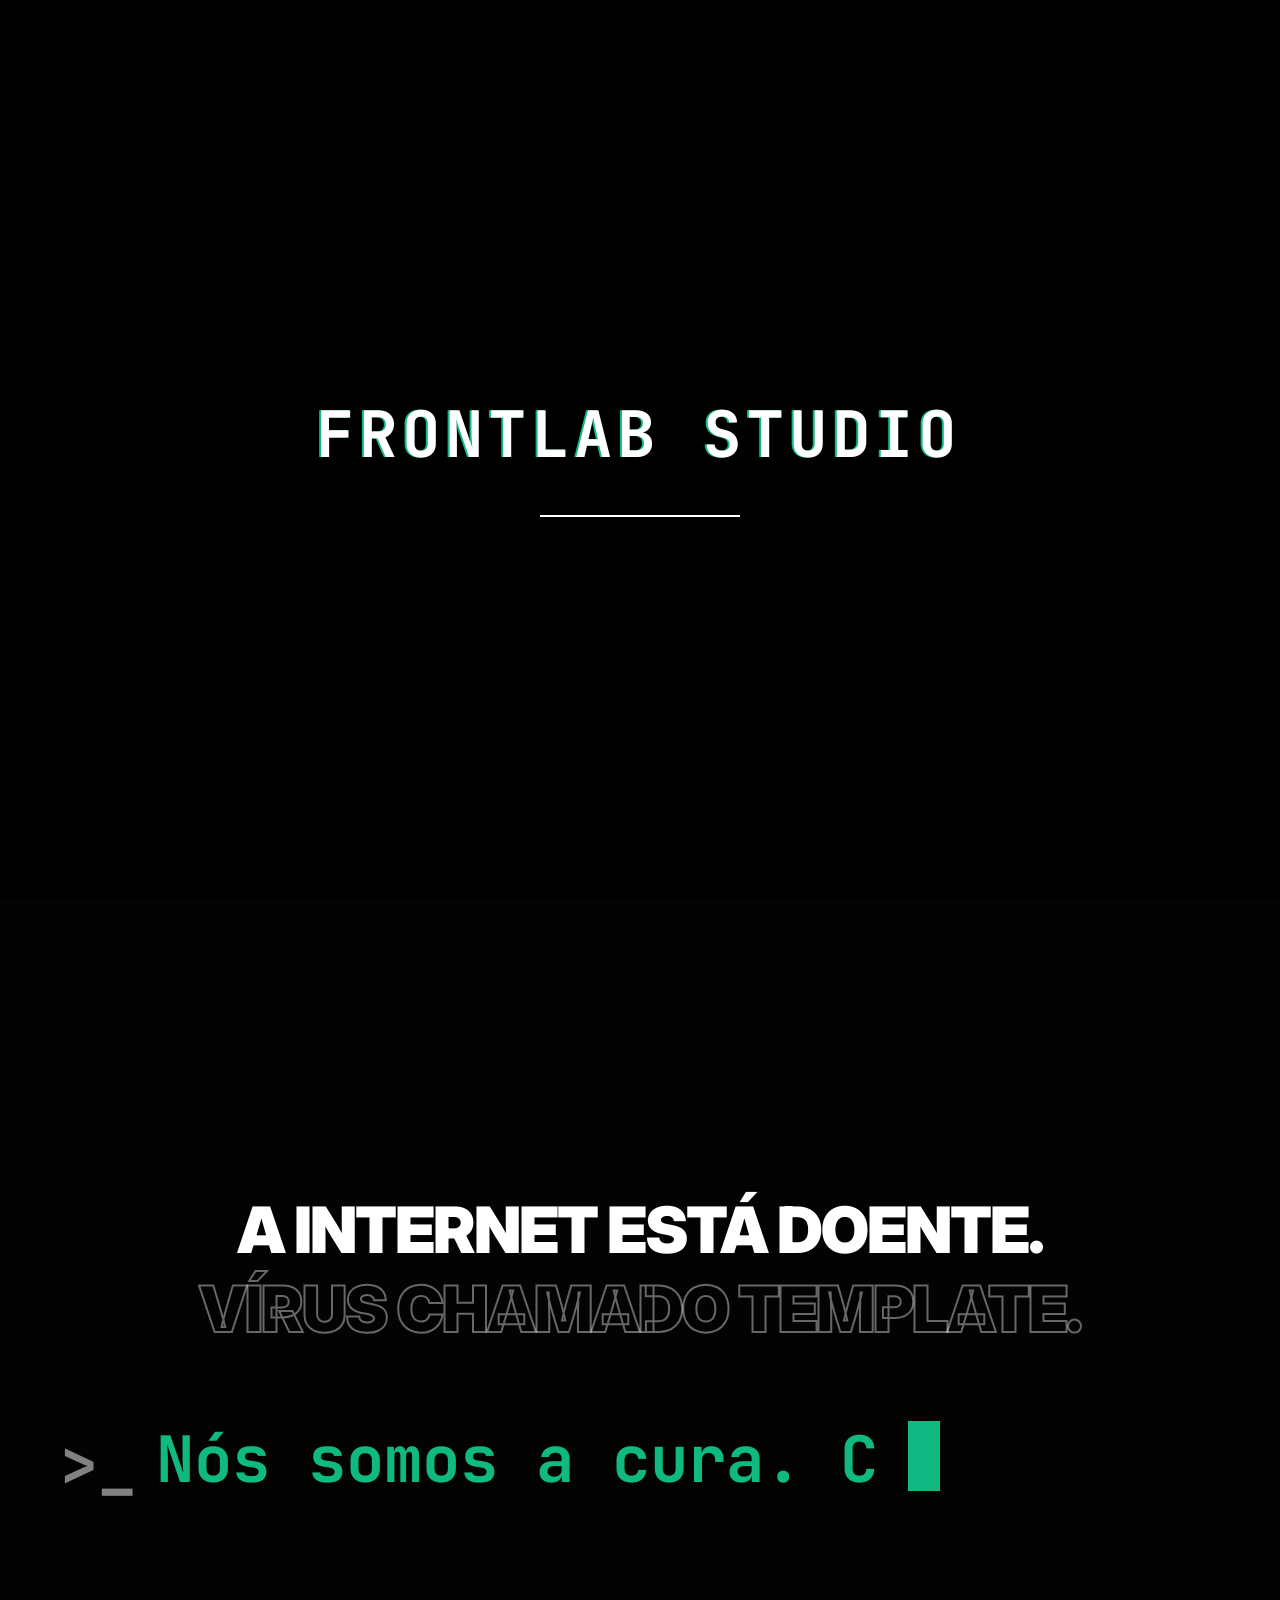
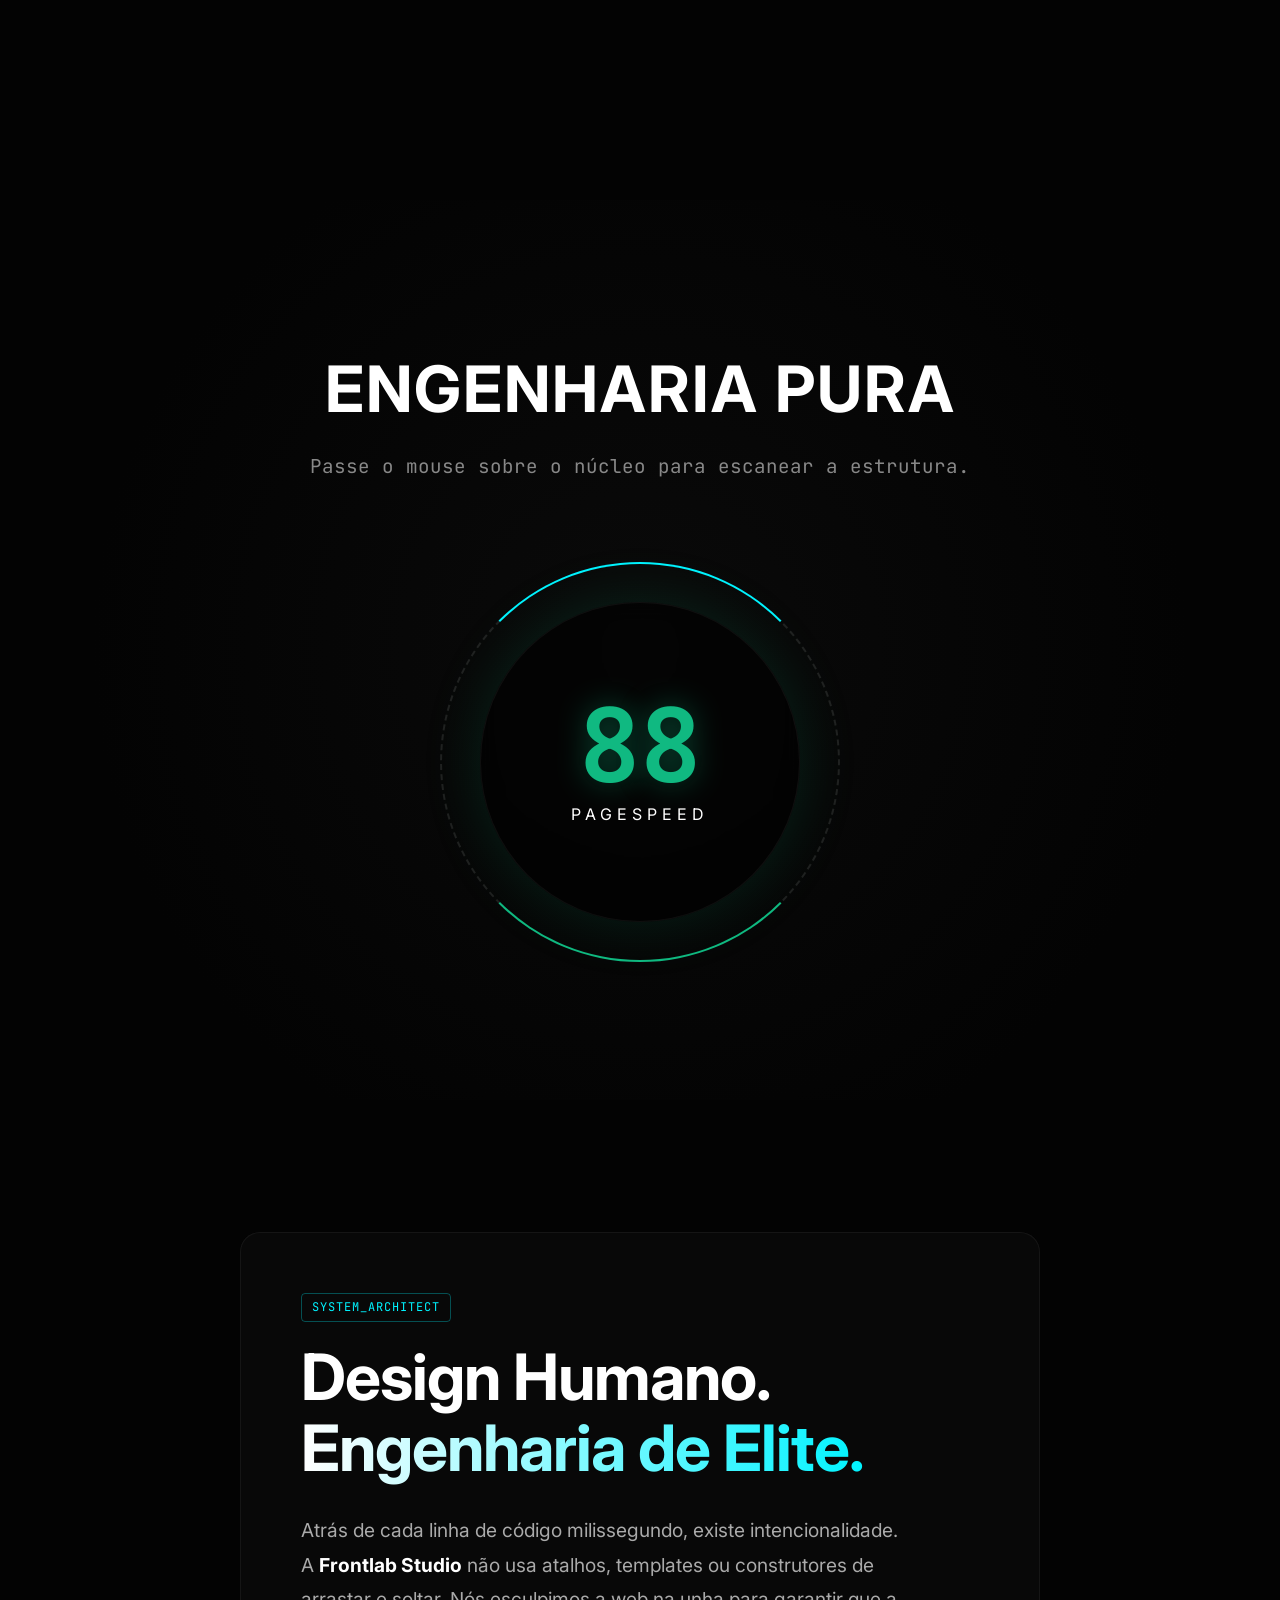
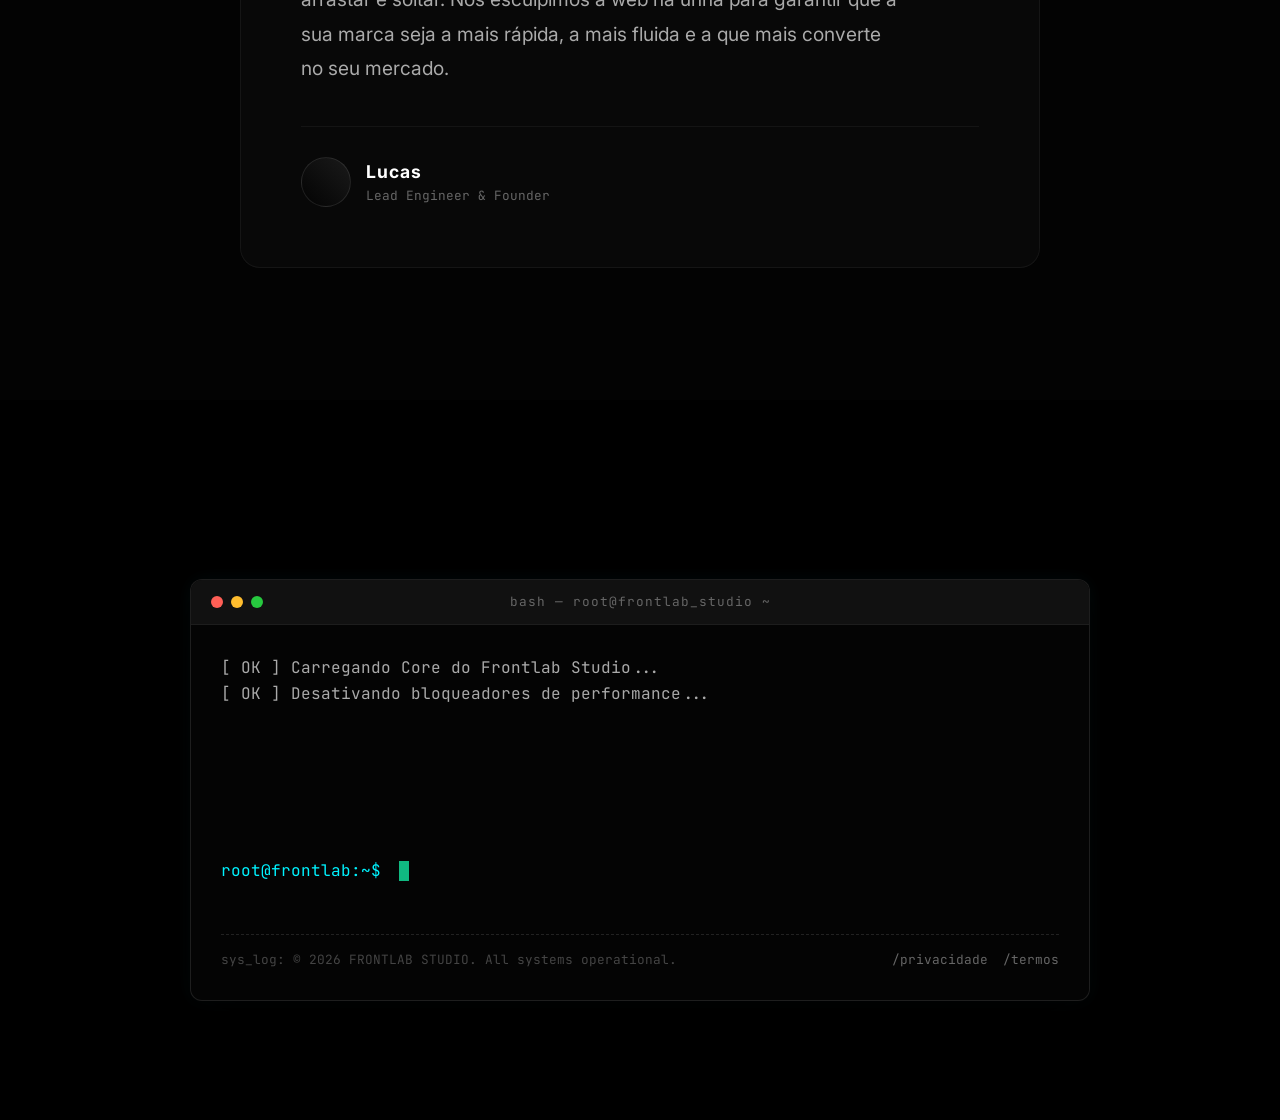
==== commit 23159757: "up" ====
--- a/index.html
+++ b/index.html
@@ -25,7 +25,7 @@
     <main id="hub-main" class="hub-hidden">
         <div class="split-container">
 
-            <a href="parcerias/parceria.html" class="portal b2b-portal" target="_self">
+            <a href="parcerias/parcerias.html" class="portal b2b-portal" target="_self">
                 <div class="portal-content">
                     <span class="badge tech-badge">PARA AGÊNCIAS & DESIGNERS</span>
                     <h2>Braço Técnico B2B</h2>
@@ -167,8 +167,8 @@
                 <div class="copyright-log">
                     <span class="sys-log-text">sys_log: © 2026 FRONTLAB STUDIO. All systems operational.</span>
                     <div class="legal-nav">
-                        <a href="legal/privacidade.html">/privacidade</a>
-                        <a href="legal/legal.html">/legal</a>
+                        <a href="legal/privacidade.html?=origem=hub">/privacidade</a>
+                        <a href="legal/termos.html?=origem=hub">/termos</a>
                     </div>
                 </div>
             </div>
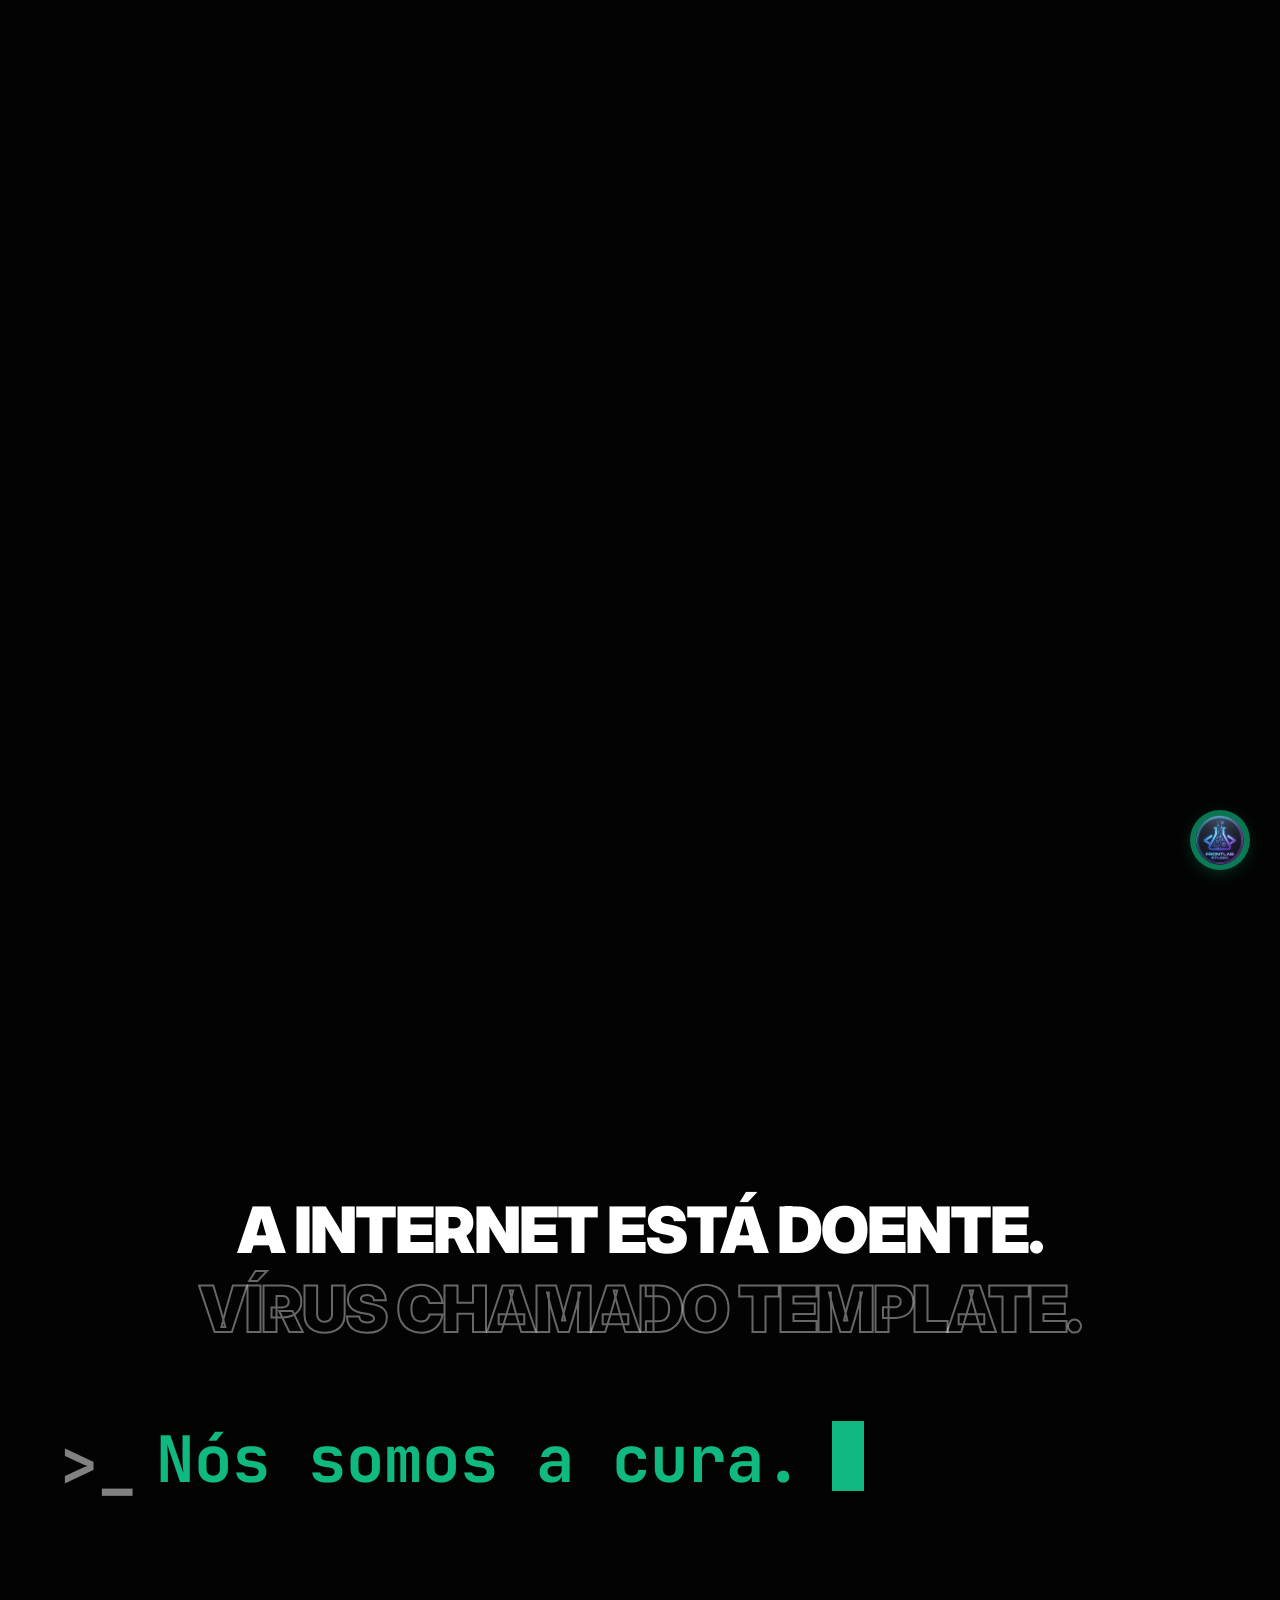
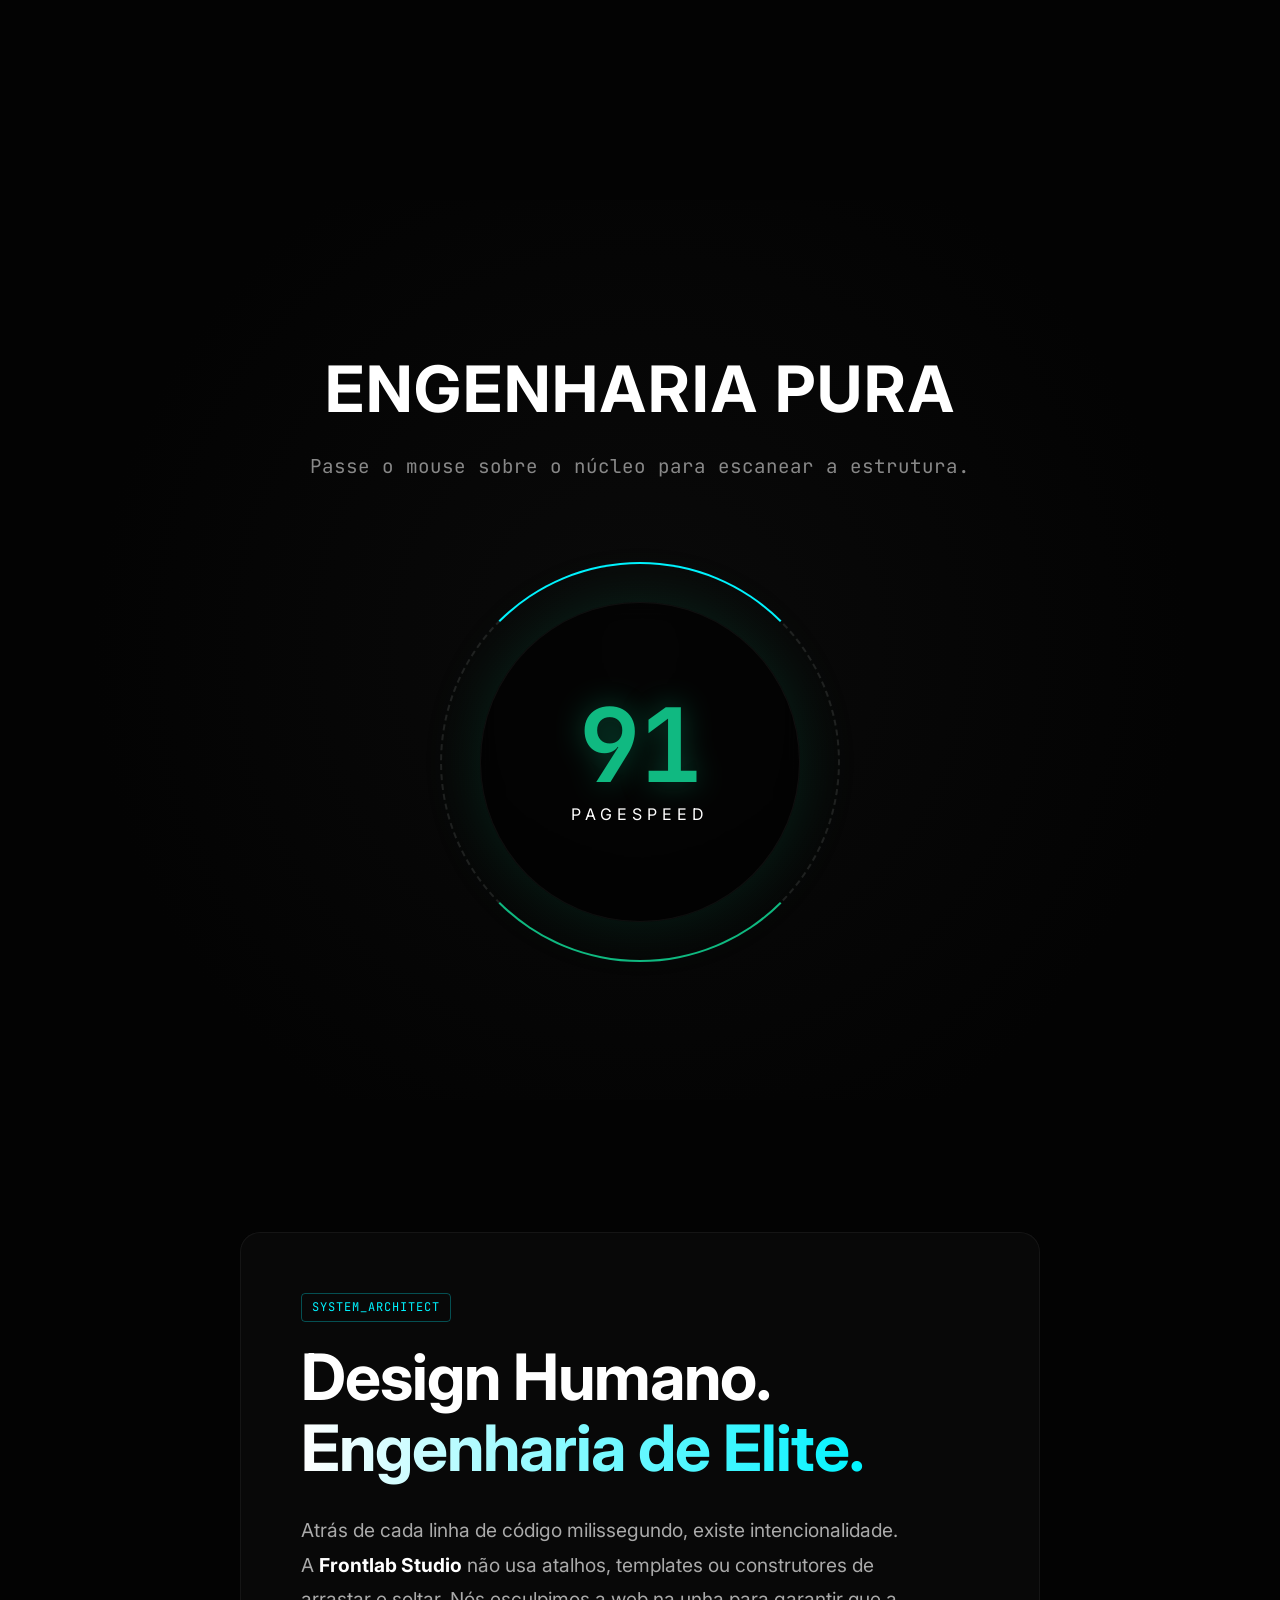
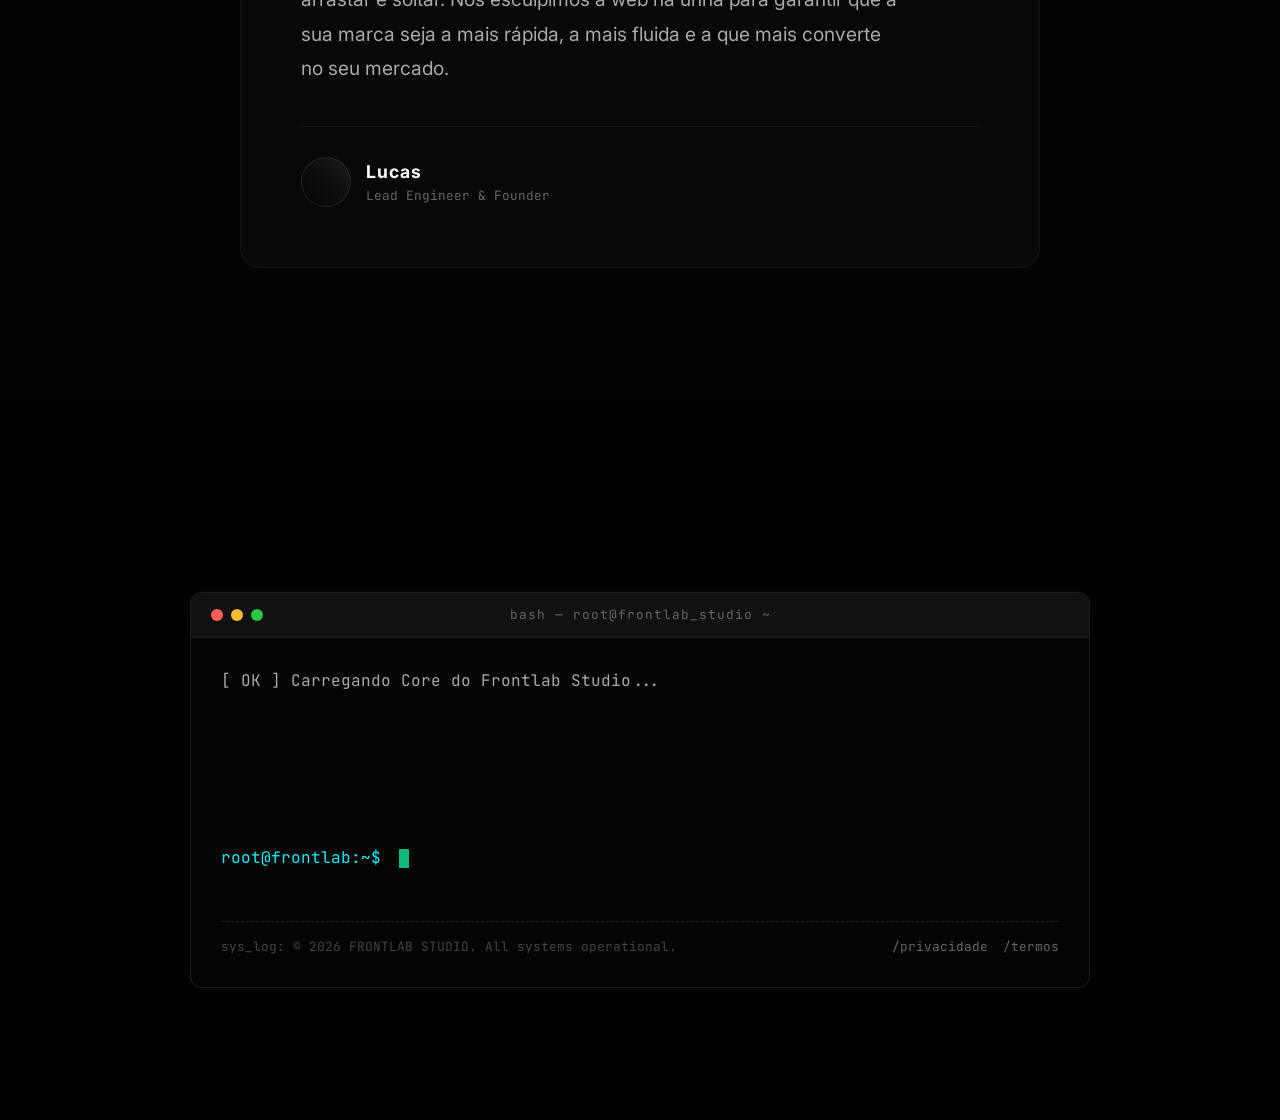
==== commit bc33eeb7: "up" ====
--- a/index.html
+++ b/index.html
@@ -175,7 +175,7 @@
         </div>
     </footer>
     <a href="https://wa.me/554384137743?text=Acessei%20o%20Hub%20da%20Frontlab%20e%20quero%20escalar%20meu%20projeto."
-        target="_blank" rel="noopener noreferrer" class="floating-wpp" aria-label="Falar com a Frontlab no WhatsApp">
+        target="_blank" rel="external nofollow noopener noreferrer" class="floating-wpp" aria-label="Falar com a Frontlab no WhatsApp">
         <div class="wpp-glow"></div>
         <img src="assets/svg/logo-trasparente.png" alt="WhatsApp Frontlab" loading="lazy" width="60" height="60">
     </a>
@@ -188,7 +188,7 @@
             <p class="cookie-msg">
                 <span class="prompt-green">root@frontlab:~$</span> Escaneando ambiente... <br>
                 Para injetar a melhor experiência e rastrear métricas de conversão extrema, utilizamos cookies. Leia
-                nossas <a href="legal/privacidade.html" class="cookie-link">Diretrizes de Privacidade</a>.
+                nossas <a href="legal/privacidade.html?origem=hub" class="cookie-link">Diretrizes de Privacidade</a>.
             </p>
             <div class="cookie-actions">
                 <button id="btn-accept-cookies" class="btn-terminal btn-accept">[ INJETAR_COOKIES ]</button>
--- a/assets/style/style.css
+++ b/assets/style/style.css
@@ -251,7 +251,6 @@
     z-index: 2;
     max-width: 400px;
     padding: clamp(20px, 5vw, 40px);
-    /* Padding fluido */
     text-align: left;
     transform: translateY(20px);
     opacity: 0.8;
@@ -375,12 +374,6 @@
     transition: right 0.8s cubic-bezier(0.8, 0, 0.2, 1);
 }
 
-
-/* =====================================================================
-   VACINA MOBILE - HUB & INTRO
-====================================================================== */
-
-/* 1. Tablet & Notebook */
 @media (width <=1024px) {
     .split-container {
         flex-direction: column;
@@ -391,7 +384,6 @@
         border-bottom: 1px solid rgba(255, 255, 255, 0.05);
     }
 
-    /* DESATIVA A EXPANSÃO NO TOUCH: O "hover" no touch causa vazamento e buga a tela */
     .portal:hover {
         flex: 1;
     }
@@ -401,7 +393,6 @@
     }
 }
 
-/* 2. Mobile Padrão */
 @media (width <=768px) {
     .intro-container {
         padding: 0 20px;
@@ -414,7 +405,6 @@
         line-height: 1.2;
     }
 
-    /* Trava o conteúdo para não precisar de "hover" e alinha no centro */
     .portal-content {
         text-align: center;
         transform: none;
@@ -429,17 +419,14 @@
         margin-bottom: 25px;
     }
 
-    /* Remove brilhos pesados no celular para focar em performance */
     .overlay-glow {
         display: none;
     }
 }
 
-/* 3. Mobile Pequeno (Onde ocorria o zoom de segurança do navegador) */
 @media (width <=360px) {
     .portal-content {
         padding: 15px;
-        /* Reduz o padding para evitar estouro da grid de 280px */
     }
 
     .portal h2 {
@@ -538,18 +525,13 @@
     }
 }
 
-/* =====================================================================
-   VACINA MOBILE - MANIFESTO
-====================================================================== */
-
-/* 1. Tablet & Notebook */
+
 @media (width <=1024px) {
     .manifesto-section {
         padding: 80px 0;
     }
 }
 
-/* 2. Mobile Padrão */
 @media (width <=768px) {
     .kinetic-container {
         gap: 5px;
@@ -558,7 +540,6 @@
 
     .k-line {
         white-space: normal;
-        /* Libera a quebra de linha para não vazar a tela */
     }
 
     .k-text {
@@ -567,7 +548,6 @@
         text-align: center;
         letter-spacing: 0;
         transform: none !important;
-        /* Desativa a translação via JS que causava scroll horizontal */
     }
 
     .terminal-box {
@@ -575,17 +555,14 @@
         align-items: center;
         text-align: center;
         flex-direction: column;
-        /* Empilha o texto */
         gap: 10px;
     }
 
     .prompt-icon {
         display: none;
-        /* Oculta no mobile para maximizar a área de leitura */
-    }
-}
-
-/* 3. Mobile Pequeno */
+    }
+}
+
 @media (width <=360px) {
     .k-text {
         font-size: 1.8rem;
@@ -762,18 +739,12 @@
     }
 }
 
-/* =====================================================================
-   VACINA MOBILE - MÁQUINAS
-====================================================================== */
-
-/* 1. Tablet & Notebook */
 @media (width <=1024px) {
     .machine-header {
         margin-bottom: 60px;
     }
 }
 
-/* 2. Mobile Padrão */
 @media (width <=768px) {
     .machine-section {
         padding: 60px 20px;
@@ -781,13 +752,11 @@
 
     .core-container {
         width: 300px;
-        /* Trava absoluta para evitar estouro */
         height: 300px;
     }
 
     .core-container:hover {
         transform: none;
-        /* Previne o bug de inchaço ao tocar na tela */
     }
 
     .xray-code {
@@ -796,16 +765,13 @@
 
     .xray-code pre {
         white-space: pre-wrap;
-        /* MÁGICA AQUI: Força a quebra de linha do código */
         word-wrap: break-word;
     }
 }
 
-/* 3. Mobile Pequeno */
 @media (width <=360px) {
     .core-container {
         width: 260px;
-        /* Redução drástica para caber em telas antigas sem gerar scroll */
         height: 260px;
     }
 
@@ -954,18 +920,13 @@
     font-size: 0.8rem;
 }
 
-/* =====================================================================
-   VACINA MOBILE - O ARQUITETO
-====================================================================== */
-
-/* 1. Tablet & Notebook */
 @media (width <=1024px) {
     .tilt-card {
         padding: 40px;
     }
 }
 
-/* 2. Mobile Padrão */
+
 @media (width <=768px) {
     .architect-section {
         padding: 60px 20px;
@@ -974,20 +935,16 @@
     .tilt-card {
         padding: 40px 20px;
         transform: none !important;
-        /* MATA O 3D TILT NO MOBILE PARA EVITAR VAZAMENTO */
         transition: none;
-        /* Remove a transição para evitar bugs de repaint no scroll */
     }
 
     .tilt-card:hover {
         box-shadow: none;
-        /* Evita que o toque gere uma sombra gigante que estoure a tela */
         border-color: rgba(255, 255, 255, 0.05);
     }
 
     .card-content {
         transform: none !important;
-        /* Tira o eixo Z do texto no celular */
         display: flex;
         flex-direction: column;
         align-items: center;
@@ -1013,7 +970,6 @@
     }
 }
 
-/* 3. Mobile Pequeno */
 @media (width <=360px) {
     .architect-title {
         font-size: 1.8rem;
@@ -1196,9 +1152,8 @@
     color: var(--primary-b2c);
 }
 
-/* ======================================================== */
-/* 📄 MÓDULO LEGAIS E PRIVACIDADE (DESKTOP)                 */
-/* ======================================================== */
+/*  MÓDULO LEGAIS E PRIVACIDADE (DESKTOP)  */
+
 .legal-page-wrapper {
     min-height: 100vh;
     display: flex;
@@ -1298,18 +1253,12 @@
     transform: translateX(-5px);
 }
 
-/* =====================================================================
-   VACINA MOBILE - TERMINAL E LEGAIS
-====================================================================== */
-
-/* 1. Tablet & Notebook */
 @media (width <=1024px) {
     .terminal-section {
         padding: 80px 20px 40px;
     }
 }
 
-/* 2. Mobile Padrão */
 @media (width <=768px) {
     .terminal-section {
         padding: 60px 15px 30px;
@@ -1333,7 +1282,6 @@
 
     .cmd-link {
         word-wrap: break-word;
-        /* Mágica para não estourar a tela com URLs compridas */
         overflow-wrap: break-word;
     }
 
@@ -1343,7 +1291,6 @@
         gap: 15px;
     }
 
-    /* Ajustes das Páginas Legais no Mobile */
     .legal-page-wrapper {
         padding: 20px 10px;
     }
@@ -1357,7 +1304,6 @@
     }
 }
 
-/* 3. Mobile Pequeno */
 @media (width <=360px) {
     .terminal-body {
         padding: 15px 10px;
@@ -1374,11 +1320,9 @@
     }
 }
 
-/* =====================================================================
-   MÓDULOS EXTRAS: WHATSAPP E TERMINAL DE COOKIES
-====================================================================== */
-
-/* --- WHATSAPP FLUTUANTE (PULSO HACKER) --- */
+
+  /* MÓDULOS EXTRAS: WHATSAPP E TERMINAL DE COOKIES */
+
 .floating-wpp {
     position: fixed;
     bottom: 30px;
@@ -1392,7 +1336,6 @@
     border-radius: 50%;
     transition: transform 0.3s cubic-bezier(0.175, 0.885, 0.32, 1.275);
     -webkit-tap-highlight-color: transparent;
-    /* Remove pisca azul no mobile */
 }
 
 .floating-wpp img {
@@ -1442,13 +1385,12 @@
     }
 }
 
-/* --- TERMINAL DE COOKIES (<dialog> NATIVO) --- */
+/* COOKIES */
 .cookie-dialog {
     position: fixed;
     bottom: 20px;
     left: 20px;
     margin: 0;
-    /* Remove margens automáticas do dialog nativo */
     width: calc(100% - 40px);
     max-width: 450px;
     background: rgba(5, 5, 5, 0.95);
@@ -1460,13 +1402,11 @@
     backdrop-filter: blur(10px);
     z-index: 9999;
 
-    /* Configuração para o Fade-in suave via JS */
     opacity: 0;
     transform: translateY(20px);
     transition: opacity 0.4s ease, transform 0.4s cubic-bezier(0.25, 1, 0.5, 1);
 }
 
-/* Trava nativa do dialog aberto */
 .cookie-dialog[open] {
     display: block;
 }
@@ -1546,11 +1486,6 @@
     border-color: #666;
 }
 
-/* =====================================================================
-   VACINA MOBILE - MÓDULOS EXTRAS (WPP E COOKIES)
-====================================================================== */
-
-/* 1. Tablet & Notebook */
 @media (width <=1024px) {
     .floating-wpp {
         bottom: 25px;
@@ -1558,13 +1493,11 @@
     }
 }
 
-/* 2. Mobile Padrão */
 @media (width <=768px) {
     .floating-wpp {
         bottom: 20px;
         right: 20px;
         width: 55px;
-        /* Reduz levemente para celular */
         height: 55px;
     }
 
@@ -1576,18 +1509,15 @@
 
     .cookie-actions {
         flex-direction: column;
-        /* Empilha os botões */
         gap: 8px;
     }
 
     .btn-terminal {
         width: 100%;
         padding: 12px;
-        /* Área de toque ampliada para os dedos (Acessibilidade) */
-    }
-}
-
-/* 3. Mobile Pequeno (Telas antigas) */
+    }
+}
+
 @media (width <=360px) {
     .floating-wpp {
         bottom: 15px;
